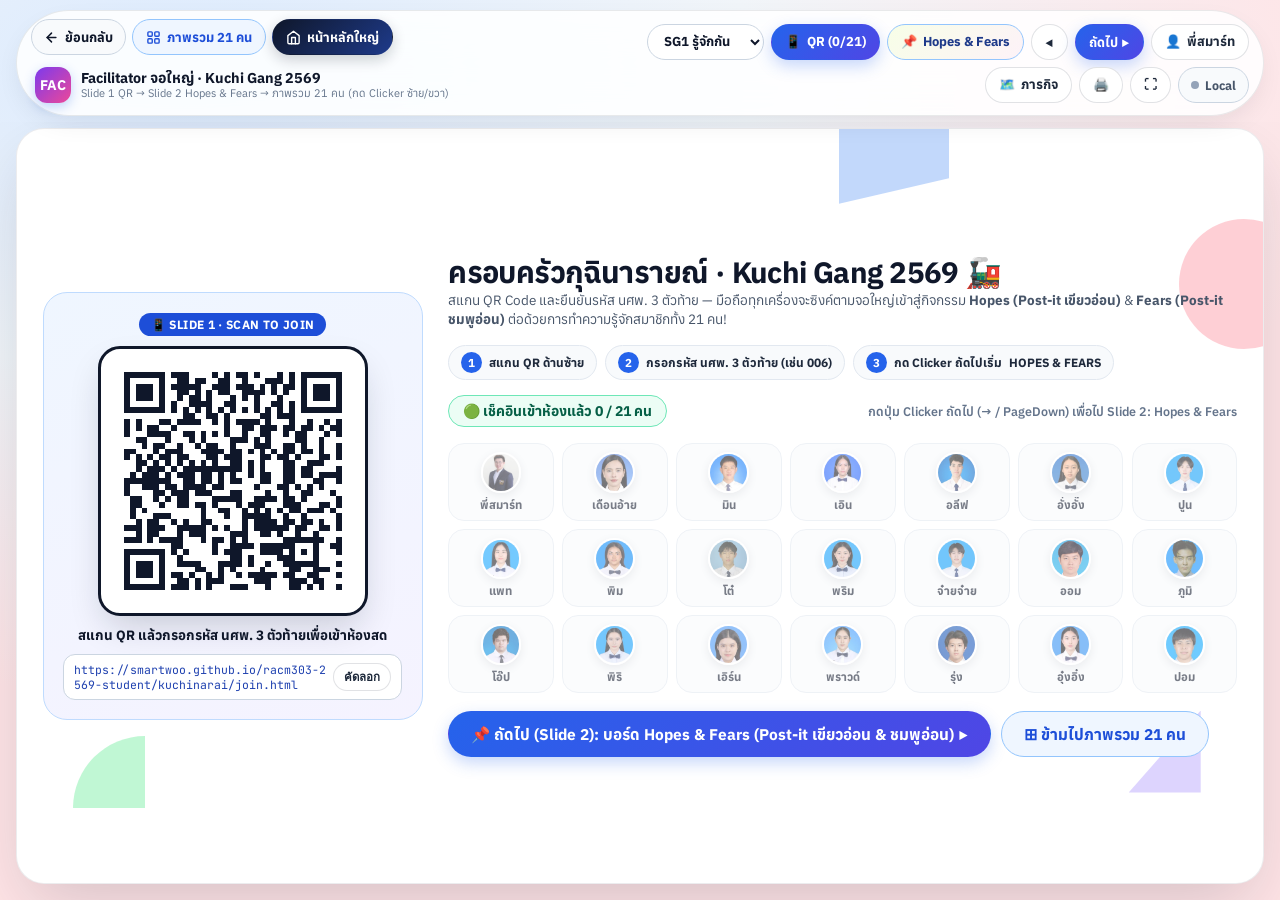
==== facilitator.html @ bb076b51 "feat(kuchinarai): unify Hopes & Fears into single flipchart Affinity Diagram mixing green and pink P" ====
<!DOCTYPE html>
<html lang="th">
<head>
  <meta charset="utf-8">
  <meta name="viewport" content="width=device-width, initial-scale=1, minimum-scale=1, maximum-scale=5, viewport-fit=cover, interactive-widget=resizes-content">
  <title>Facilitator จอใหญ่ · Kuchi Gang 2569 Live Sync (อ.ณัฐวุฒิ · รพร.กุฉินารายณ์)</title>
  <meta name="description" content="โหมด Facilitator ควบคุมจอใหญ่ Slide 1 QR Code สแกนเข้าห้องสด และบังคับซิงค์มือถือผู้เรียนทุกเครื่องไปพร้อมกันแบบ Mentimeter / Kahoot">
  <meta name="theme-color" content="#7c3aed">
  <meta property="og:type" content="website">
  <meta property="og:site_name" content="RACM 303 (2569) · Kuchi Gang Facilitator">
  <meta property="og:title" content="🎛️ Facilitator จอใหญ่ · Kuchi Gang 2569 (รพร.กุฉินารายณ์)">
  <meta property="og:description" content="Slide 1 สแกน QR Code เข้าห้องสด + คุมจอใหญ่บังคับมือถือผู้เรียนทั้ง 21 คนวิ่งตามพร้อมกันแบบเรียลไทม์">
  <link rel="icon" type="image/svg+xml" href="data:image/svg+xml,%3Csvg xmlns='http://www.w3.org/2000/svg' viewBox='0 0 64 64'%3E%3Crect width='64' height='64' rx='16' fill='%237c3aed'/%3E%3Ccircle cx='50' cy='14' r='9' fill='%2334d399'/%3E%3Ctext x='32' y='41' text-anchor='middle' font-family='Arial,sans-serif' font-size='22' font-weight='900' fill='%23ffffff'%3EFAC%3C/text%3E%3C/svg%3E">
  <link rel="preconnect" href="https://fonts.googleapis.com">
  <link rel="preconnect" href="https://fonts.gstatic.com" crossorigin>
  <link href="https://fonts.googleapis.com/css2?family=Anuphan:wght@500;600;700;800&family=JetBrains+Mono:wght@500;700&family=Plus+Jakarta+Sans:wght@600;700;800&family=Sarabun:wght@400;500;600;700&display=swap" rel="stylesheet">
  <link rel="stylesheet" href="assets/kuchi_styles.css?v=20261126tv6">
  <script>window.KUCHI_ROLE = "facilitator";</script>
</head>
<body>
  <div id="appRoot"></div>

  <script src="assets/vendor/mqtt.min.js?v=20261126tv6"></script>
  <script src="assets/vendor/peerjs.min.js?v=20261126tv6"></script>
  <script src="assets/kuchi_data.js?v=20261126tv6"></script>
  <script src="assets/kuchi_app.js?v=20261126tv6"></script>
</body>
</html>
---- assets/kuchi_styles.css ----
/* ==========================================================================
   RACM 303 (2569) — Kuchi Gang 2569 Apple TV Overview, Facilitator & Phone Sync
   - 21-Member Exact Grid (พี่สมาร์ท + 20 นศพ. · 7x3 on 16:9 PC, 3x7 Tablet, 1+2x10 Mobile)
   - Slide 1 Giant QR Code Lobby + Live 21-Member Check-In Wall (Mentimeter/Kahoot style)
   - Forced Synchronized Full Type-Answer Phone Controller (join.html / #join)
   - True Apple TV (tvOS) Origin-Anchored Zoom-In / Zoom-Out Transitions
   - Responsive & Optimal Typography for Mobile V/H, Duo/Fold, Tablet V/H, PC 16:9
   ========================================================================== */
:root {
  --tv-ease: cubic-bezier(0.22, 1, 0.36, 1);
  --tv-spring: cubic-bezier(0.18, 0.92, 0.26, 1);
  --bg-ambient: radial-gradient(1200px 620px at 14% 8%, #dbeafe 0%, #f1f5f9 48%, #ffe4e6 100%);
  --surface-card: rgba(255, 255, 255, 0.94);
  --surface-solid: #ffffff;
  --ink-strong: #0f172a;
  --ink-body: #1e293b;
  --ink-muted: #64748b;
  --border-subtle: rgba(15, 23, 42, 0.08);
  --accent-blue: #2563eb;
  --accent-indigo: #4f46e5;
  --accent-rose: #e11d48;
  --accent-violet: #7c3aed;
  --accent-emerald: #059669;
  --shadow-tile: 0 8px 22px -6px rgba(15, 23, 42, 0.08), 0 2px 6px rgba(15, 23, 42, 0.04);
  --shadow-tile-hover: 0 22px 44px -10px rgba(37, 99, 235, 0.24), 0 8px 20px -4px rgba(15, 23, 42, 0.1);
  --shadow-stage: 0 26px 68px -12px rgba(15, 23, 42, 0.18);
  --font-heading: "Anuphan", "Plus Jakarta Sans", -apple-system, BlinkMacSystemFont, sans-serif;
  --font-body: "Anuphan", "Sarabun", "Plus Jakarta Sans", -apple-system, BlinkMacSystemFont, sans-serif;
  --font-mono: "JetBrains Mono", ui-monospace, SFMono-Regular, monospace;
  --zoom-ox: 50vw;
  --zoom-oy: 50vh;
  --kb-inset: 0px;
}

*, *::before, *::after {
  box-sizing: border-box;
}

html, body {
  margin: 0;
  padding: 0;
  min-height: 100%;
  width: 100%;
  font-family: var(--font-body);
  color: var(--ink-strong);
  background: #f1f5f9;
  background-image: var(--bg-ambient);
  background-attachment: fixed;
  -webkit-font-smoothing: antialiased;
  -webkit-tap-highlight-color: transparent;
}

button, input, select, textarea {
  font-family: inherit;
}

[hidden] {
  display: none !important;
}

#appRoot {
  min-height: 100dvh;
  width: 100%;
  display: flex;
  flex-direction: column;
  position: relative;
  overflow-x: hidden;
}

/* ==========================================================================
   1. APPLE TV FLOATING TOP CAPSULE BAR (Responsive, Universal Back & Home)
   ========================================================================== */
.tv-topbar-wrap {
  position: sticky;
  top: 0;
  z-index: 50;
  padding: 10px 16px 6px;
  flex-shrink: 0;
}

.tv-topbar {
  max-width: 1780px;
  margin: 0 auto;
  display: flex;
  align-items: center;
  justify-content: space-between;
  gap: 10px;
  padding: 8px 14px;
  border-radius: 999px;
  background: rgba(255, 255, 255, 0.88);
  backdrop-filter: blur(22px) saturate(180%);
  -webkit-backdrop-filter: blur(22px) saturate(180%);
  border: 1px solid rgba(15, 23, 42, 0.09);
  box-shadow: 0 10px 30px -10px rgba(15, 23, 42, 0.12);
}

.tv-left-dock {
  display: flex;
  align-items: center;
  gap: 8px;
  min-width: 0;
  flex-wrap: wrap;
}

.tv-nav-pair {
  display: inline-flex;
  align-items: center;
  gap: 6px;
  flex-shrink: 0;
}

.tv-nav-ico {
  width: 15px;
  height: 15px;
  flex-shrink: 0;
  display: block;
}

.tv-pill-btn {
  display: inline-flex;
  align-items: center;
  justify-content: center;
  gap: 6px;
  height: 36px;
  padding: 0 13px;
  border-radius: 999px;
  border: 1px solid rgba(15, 23, 42, 0.12);
  background: #fff;
  color: var(--ink-body);
  font-size: 13px;
  font-weight: 700;
  cursor: pointer;
  white-space: nowrap;
  text-decoration: none;
  transition: transform 0.18s var(--tv-ease), box-shadow 0.18s ease, border-color 0.18s ease, background 0.18s ease;
}

.tv-pill-btn:hover {
  transform: translateY(-1px) scale(1.02);
  border-color: var(--accent-blue);
  box-shadow: 0 6px 16px rgba(37, 99, 235, 0.14);
}

.tv-pill-btn:active {
  transform: scale(0.97);
}

.tv-pill-btn.is-nav-back {
  background: #f8fafc;
  border-color: #cbd5e1;
  color: #0f172a;
  padding: 0 12px;
}

.tv-pill-btn.is-nav-back:hover {
  background: #eff6ff;
  border-color: #2563eb;
  color: #1d4ed8;
}

.tv-pill-btn.is-nav-home {
  background: linear-gradient(135deg, #0f172a 0%, #1e3a8a 100%);
  border-color: transparent;
  color: #ffffff;
  padding: 0 13px;
  box-shadow: 0 5px 14px rgba(15, 23, 42, 0.2);
}

.tv-pill-btn.is-nav-home:hover {
  filter: brightness(1.1);
}

.tv-pill-btn.is-nav-grid {
  background: #eff6ff;
  border-color: #93c5fd;
  color: #1d4ed8;
  padding: 0 13px;
}

.tv-pill-btn.is-primary {
  background: linear-gradient(135deg, #2563eb, #4f46e5);
  border-color: transparent;
  color: #fff;
  box-shadow: 0 6px 16px rgba(37, 99, 235, 0.26);
}

.tv-pill-btn.is-facilitator {
  background: linear-gradient(135deg, #7c3aed, #2563eb);
  border-color: transparent;
  color: #fff;
  box-shadow: 0 6px 16px rgba(124, 58, 237, 0.28);
}

.tv-pill-btn.is-roulette {
  background: linear-gradient(135deg, #f43f5e, #d946ef);
  border-color: transparent;
  color: #fff;
  box-shadow: 0 6px 16px rgba(244, 63, 94, 0.26);
}

.tv-pill-btn.is-active {
  background: #eff6ff;
  border-color: #2563eb;
  color: #1d4ed8;
}

.tv-pill-select {
  height: 36px;
  padding: 0 12px;
  border-radius: 999px;
  border: 1px solid #cbd5e1;
  background: #fff;
  color: var(--ink-strong);
  font-size: 13px;
  font-weight: 700;
  cursor: pointer;
}

.tv-brand-btn {
  display: inline-flex;
  align-items: center;
  gap: 10px;
  padding: 4px 10px 4px 4px;
  border-radius: 999px;
  border: none;
  background: transparent;
  cursor: pointer;
  text-align: left;
  min-width: 0;
  transition: transform 0.18s var(--tv-ease), background 0.18s ease;
}

.tv-brand-btn:hover {
  background: rgba(37, 99, 235, 0.07);
  transform: scale(1.015);
}

.tv-logo-badge {
  width: 36px;
  height: 36px;
  border-radius: 12px;
  background: linear-gradient(135deg, #2563eb 0%, #7c3aed 55%, #f43f5e 100%);
  color: #fff;
  font-weight: 800;
  font-size: 14px;
  display: inline-flex;
  align-items: center;
  justify-content: center;
  flex-shrink: 0;
  box-shadow: 0 4px 12px rgba(37, 99, 235, 0.28);
}

.tv-logo-badge.is-fac {
  background: linear-gradient(135deg, #7c3aed 0%, #ec4899 100%);
}

.tv-brand-titles {
  display: flex;
  flex-direction: column;
  min-width: 0;
}

.tv-brand-main {
  font-family: var(--font-heading);
  font-weight: 800;
  font-size: clamp(14px, 1.12vw, 16.5px);
  color: var(--ink-strong);
  white-space: nowrap;
  overflow: hidden;
  text-overflow: ellipsis;
  line-height: 1.18;
}

.tv-brand-sub {
  font-size: clamp(11px, 0.8vw, 12.5px);
  color: var(--ink-muted);
  white-space: nowrap;
  overflow: hidden;
  text-overflow: ellipsis;
}

.tv-actions {
  display: flex;
  align-items: center;
  gap: 7px;
  flex-wrap: wrap;
  justify-content: flex-end;
}

.tv-live-chip {
  display: inline-flex;
  align-items: center;
  gap: 6px;
  height: 36px;
  padding: 0 12px;
  border-radius: 999px;
  background: #f0fdf4;
  border: 1px solid #86efac;
  color: #166534;
  font-size: 12.5px;
  font-weight: 800;
  cursor: pointer;
}

.tv-live-chip.is-offline {
  background: #f8fafc;
  border-color: #cbd5e1;
  color: #475569;
}

.tv-live-dot {
  width: 8px;
  height: 8px;
  border-radius: 50%;
  background: #22c55e;
  box-shadow: 0 0 0 3px rgba(34, 197, 94, 0.22);
}

.tv-live-chip.is-offline .tv-live-dot {
  background: #94a3b8;
  box-shadow: none;
}

/* ==========================================================================
   2. SLIDE 1: FACILITATOR GIANT QR CODE LOBBY + 21-MEMBER CHECK-IN WALL
   ========================================================================== */
.fac-lobby-outer {
  flex: 1;
  width: 100%;
  max-width: 1780px;
  margin: 0 auto;
  padding: 6px 16px 16px;
  display: flex;
  flex-direction: column;
  min-height: 0;
  animation: tvModalPop 0.34s var(--tv-spring) both;
}

.fac-lobby-card {
  position: relative;
  flex: 1;
  background: #ffffff;
  border-radius: 28px;
  border: 1px solid rgba(15, 23, 42, 0.08);
  box-shadow: var(--shadow-stage);
  display: grid;
  grid-template-columns: minmax(270px, 380px) minmax(0, 1fr);
  gap: clamp(16px, 2vw, 32px);
  padding: clamp(16px, 2vw, 28px);
  overflow: hidden;
  isolation: isolate;
  align-items: center;
}

.fac-qr-pane {
  position: relative;
  z-index: 2;
  display: flex;
  flex-direction: column;
  align-items: center;
  text-align: center;
  gap: 10px;
  padding: clamp(14px, 1.5vw, 22px);
  border-radius: 24px;
  background: linear-gradient(160deg, #eff6ff 0%, #f5f3ff 100%);
  border: 1.5px solid #bfdbfe;
}

.fac-slide1-kicker {
  display: inline-flex;
  align-items: center;
  gap: 6px;
  padding: 4px 12px;
  border-radius: 999px;
  background: #1d4ed8;
  color: #ffffff;
  font-size: 12px;
  font-weight: 800;
  letter-spacing: 0.03em;
}

.fac-qr-giant {
  width: min(270px, 33dvh, 66vw);
  aspect-ratio: 1 / 1;
  padding: 11px;
  border-radius: 22px;
  background: #ffffff;
  border: 3px solid #0f172a;
  box-shadow: 0 16px 36px -8px rgba(15, 23, 42, 0.2);
}

.fac-qr-giant svg {
  width: 100%;
  height: 100%;
  display: block;
}

.fac-url-pill {
  width: 100%;
  display: flex;
  align-items: center;
  gap: 6px;
  padding: 7px 10px;
  border-radius: 12px;
  background: #ffffff;
  border: 1px solid #cbd5e1;
  font-family: var(--font-mono);
  font-size: 11.5px;
  color: #1e40af;
  word-break: break-all;
  text-align: left;
}

.fac-checkin-pane {
  position: relative;
  z-index: 2;
  display: flex;
  flex-direction: column;
  gap: clamp(10px, 1.2vw, 16px);
  min-width: 0;
  height: 100%;
  justify-content: center;
}

.fac-lobby-title {
  margin: 0;
  font-family: var(--font-heading);
  font-size: clamp(22px, 2.3vw, 36px);
  font-weight: 800;
  color: #0f172a;
  line-height: 1.2;
  letter-spacing: -0.02em;
}

.fac-lobby-sub {
  margin: 0;
  font-size: clamp(13.5px, 1.05vw, 16.5px);
  color: #475569;
  line-height: 1.45;
}

.fac-steps-row {
  display: flex;
  flex-wrap: wrap;
  gap: 8px;
}

.fac-step-chip {
  display: inline-flex;
  align-items: center;
  gap: 7px;
  padding: 6px 12px;
  border-radius: 999px;
  background: #f8fafc;
  border: 1px solid #e2e8f0;
  font-size: clamp(12px, 0.9vw, 14px);
  font-weight: 700;
  color: #1e293b;
}

.fac-step-num {
  width: 21px;
  height: 21px;
  border-radius: 50%;
  background: #2563eb;
  color: #ffffff;
  font-size: 11.5px;
  font-weight: 800;
  display: inline-flex;
  align-items: center;
  justify-content: center;
}

.fac-checkin-header {
  display: flex;
  align-items: center;
  justify-content: space-between;
  gap: 10px;
  flex-wrap: wrap;
}

.fac-checkin-counter {
  display: inline-flex;
  align-items: center;
  gap: 8px;
  padding: 6px 14px;
  border-radius: 999px;
  background: #ecfdf5;
  border: 1.5px solid #6ee7b7;
  color: #065f46;
  font-size: 14px;
  font-weight: 800;
}

.fac-checkin-grid {
  display: grid;
  grid-template-columns: repeat(7, minmax(0, 1fr));
  gap: clamp(6px, 0.65vw, 10px);
}

.fac-checkin-item {
  position: relative;
  display: flex;
  flex-direction: column;
  align-items: center;
  gap: 4px;
  padding: 8px 4px;
  border-radius: 16px;
  background: #f8fafc;
  border: 1.5px solid #e2e8f0;
  opacity: 0.56;
  cursor: pointer;
  transition: all 0.22s var(--tv-ease);
}

.fac-checkin-item:hover {
  opacity: 0.92;
  transform: translateY(-2px);
  border-color: #93c5fd;
}

.fac-checkin-item.is-online {
  opacity: 1;
  background: linear-gradient(155deg, #ecfdf5 0%, #eff6ff 100%);
  border-color: #10b981;
  box-shadow: 0 8px 18px -6px rgba(16, 185, 129, 0.32);
  transform: scale(1.02);
}

.fac-checkin-item img {
  width: clamp(38px, 3.2vw, 52px);
  height: clamp(38px, 3.2vw, 52px);
  border-radius: 50%;
  object-fit: cover;
  object-position: center 16%;
  border: 2px solid #ffffff;
  box-shadow: 0 3px 8px rgba(15, 23, 42, 0.12);
}

.fac-checkin-item .fac-ci-nick {
  font-size: clamp(11.5px, 0.85vw, 13.5px);
  font-weight: 800;
  color: #0f172a;
  white-space: nowrap;
  overflow: hidden;
  text-overflow: ellipsis;
  max-width: 100%;
}

.fac-ci-tick {
  position: absolute;
  top: 4px;
  right: 4px;
  width: 18px;
  height: 18px;
  border-radius: 50%;
  background: #10b981;
  color: #ffffff;
  font-size: 11px;
  font-weight: 900;
  display: flex;
  align-items: center;
  justify-content: center;
}

.fac-cta-row {
  display: flex;
  align-items: center;
  gap: 10px;
  flex-wrap: wrap;
  margin-top: 2px;
}

.fac-cta-big {
  height: 46px;
  padding: 0 22px;
  border-radius: 999px;
  font-size: 15.5px;
  font-weight: 800;
}

/* ==========================================================================
   3. OVERVIEW BOARD (21-MEMBER APPLE TV GRID: 7x3 ON 16:9 PC)
   ========================================================================== */
.tv-overview-stage {
  flex: 1;
  width: 100%;
  max-width: 1780px;
  margin: 0 auto;
  padding: 6px 16px 18px;
  display: flex;
  flex-direction: column;
  gap: 10px;
  transform-origin: var(--zoom-ox) var(--zoom-oy);
  transition: transform 0.42s var(--tv-ease), opacity 0.34s ease, filter 0.34s ease;
}

.tv-overview-stage.is-zooming-away {
  transform: scale(1.34);
  opacity: 0;
  filter: blur(10px);
  pointer-events: none;
}

.tv-overview-stage.is-zooming-back {
  animation: tvOverviewReturn 0.42s var(--tv-ease) both;
}

@keyframes tvOverviewReturn {
  0% {
    transform: scale(1.24);
    opacity: 0.15;
    filter: blur(8px);
  }
  100% {
    transform: scale(1);
    opacity: 1;
    filter: blur(0);
  }
}

.tv-overview-banner {
  display: flex;
  align-items: center;
  justify-content: space-between;
  gap: 10px;
  padding: 2px 4px;
  flex-wrap: wrap;
}

.tv-overview-headline {
  display: flex;
  align-items: baseline;
  gap: 10px;
  flex-wrap: wrap;
}

.tv-overview-headline h1 {
  margin: 0;
  font-family: var(--font-heading);
  font-size: clamp(18px, 1.55vw, 25px);
  font-weight: 800;
  color: var(--ink-strong);
  letter-spacing: -0.02em;
}

.tv-overview-hint {
  font-size: clamp(12.5px, 0.92vw, 14.5px);
  font-weight: 600;
  color: var(--ink-muted);
}

/* 21-Tile Apple TV Responsive Grid (7 columns x 3 rows on wide screens) */
.tv-grid {
  flex: 1;
  display: grid;
  grid-template-columns: repeat(7, minmax(0, 1fr));
  gap: clamp(9px, 0.85vw, 14px);
  align-content: stretch;
}

.tv-tile {
  position: relative;
  display: flex;
  flex-direction: column;
  align-items: flex-start;
  justify-content: space-between;
  gap: clamp(8px, 0.75vw, 12px);
  padding: clamp(10px, 0.9vw, 14px);
  border-radius: 20px;
  background: var(--surface-card);
  border: 1.5px solid var(--border-subtle);
  box-shadow: var(--shadow-tile);
  cursor: pointer;
  text-align: left;
  min-width: 0;
  overflow: hidden;
  transition: transform 0.24s var(--tv-ease),
              box-shadow 0.24s var(--tv-ease),
              border-color 0.2s ease,
              background 0.2s ease;
  will-change: transform;
}

.tv-tile::after {
  content: "";
  position: absolute;
  inset: 0;
  background: linear-gradient(125deg, rgba(255, 255, 255, 0.55) 0%, rgba(255, 255, 255, 0) 48%);
  opacity: 0;
  pointer-events: none;
  transition: opacity 0.24s ease;
}

.tv-tile:hover,
.tv-tile:focus-visible,
.tv-tile.is-dpad-focus {
  transform: translateY(-4px) scale(1.035);
  border-color: rgba(37, 99, 235, 0.55);
  background: #ffffff;
  box-shadow: var(--shadow-tile-hover);
  z-index: 6;
  outline: none;
}

.tv-tile:hover::after,
.tv-tile:focus-visible::after,
.tv-tile.is-dpad-focus::after {
  opacity: 1;
}

.tv-tile:active {
  transform: scale(0.98);
}

.tv-tile.is-roulette-flash {
  transform: scale(1.065);
  border-color: #f43f5e;
  background: #fff1f2;
  box-shadow: 0 0 0 4px rgba(244, 63, 94, 0.35), 0 20px 44px rgba(244, 63, 94, 0.28);
  z-index: 10;
}

.tv-tile.is-just-returned {
  animation: tvTileReturnedPulse 0.9s var(--tv-ease);
}

@keyframes tvTileReturnedPulse {
  0% { box-shadow: 0 0 0 6px rgba(37, 99, 235, 0.42), var(--shadow-tile-hover); }
  100% { box-shadow: var(--shadow-tile); }
}

.tv-tile.is-has-words {
  border-color: rgba(37, 99, 235, 0.26);
  background: linear-gradient(155deg, #ffffff 0%, #f8fbff 100%);
}

.tv-tile-head {
  display: flex;
  align-items: center;
  gap: 10px;
  width: 100%;
  min-width: 0;
}

.tv-tile-avatar-wrap {
  position: relative;
  width: clamp(50px, 3.8vw, 66px);
  height: clamp(50px, 3.8vw, 66px);
  border-radius: 16px;
  overflow: hidden;
  background: #e2e8f0;
  flex-shrink: 0;
  box-shadow: 0 4px 12px rgba(15, 23, 42, 0.1);
}

.tv-tile-avatar-wrap img {
  width: 100%;
  height: 100%;
  object-fit: cover;
  object-position: center 16%;
  display: block;
}

.tv-tile-num-pill {
  position: absolute;
  bottom: 3px;
  left: 3px;
  padding: 1px 6px;
  border-radius: 999px;
  background: rgba(15, 23, 42, 0.78);
  color: #fff;
  font-size: 10px;
  font-weight: 800;
  line-height: 1.3;
}

.tv-tile-online-dot {
  position: absolute;
  top: 4px;
  right: 4px;
  width: 11px;
  height: 11px;
  border-radius: 50%;
  background: #22c55e;
  border: 2px solid #fff;
}

.tv-tile-idbox {
  flex: 1;
  min-width: 0;
  display: flex;
  flex-direction: column;
  gap: 2px;
}

.tv-tile-toprow {
  display: flex;
  align-items: center;
  justify-content: space-between;
  gap: 4px;
}

.tv-tile-nick {
  font-family: var(--font-heading);
  font-weight: 800;
  font-size: clamp(15px, 1.18vw, 19.5px);
  color: var(--ink-strong);
  line-height: 1.2;
  white-space: nowrap;
  overflow: hidden;
  text-overflow: ellipsis;
}

.tv-tile-count-badge {
  display: inline-flex;
  align-items: center;
  gap: 2px;
  padding: 2px 6px;
  border-radius: 999px;
  background: #eff6ff;
  color: #1d4ed8;
  font-size: 11px;
  font-weight: 800;
  flex-shrink: 0;
}

.tv-tile-sub {
  font-size: clamp(12px, 0.84vw, 13.5px);
  font-weight: 600;
  color: #475569;
  white-space: nowrap;
  overflow: hidden;
  text-overflow: ellipsis;
}

.tv-tile-words {
  width: 100%;
  font-size: clamp(12px, 0.85vw, 13.5px);
  color: #1e40af;
  font-weight: 600;
  line-height: 1.35;
  display: -webkit-box;
  -webkit-line-clamp: 2;
  -webkit-box-orient: vertical;
  overflow: hidden;
  padding-top: 6px;
  border-top: 1px dashed rgba(148, 163, 184, 0.35);
}

.tv-tile-words.is-empty {
  color: #94a3b8;
  font-weight: 500;
}

/* ==========================================================================
   4. ZOOMED-IN BIG QUESTION STAGE (APPLE TV SPRING ZOOM + MENTIMETER)
   ========================================================================== */
.tv-zoom-stage-outer {
  flex: 1;
  display: flex;
  flex-direction: column;
  width: 100%;
  max-width: 1780px;
  margin: 0 auto;
  padding: 4px 16px calc(14px + var(--kb-inset));
  min-height: 0;
  transform-origin: var(--zoom-ox) var(--zoom-oy);
  animation: tvStageZoomIn 0.44s var(--tv-spring) both;
}

.tv-zoom-stage-outer.is-zooming-out {
  animation: tvStageZoomOut 0.34s var(--tv-ease) both;
  pointer-events: none;
}

@keyframes tvStageZoomIn {
  0% {
    opacity: 0;
    transform: scale(0.24);
    border-radius: 36px;
  }
  100% {
    opacity: 1;
    transform: scale(1);
    border-radius: 0;
  }
}

@keyframes tvStageZoomOut {
  0% {
    opacity: 1;
    transform: scale(1);
  }
  100% {
    opacity: 0;
    transform: scale(0.24);
  }
}

.menti-zoom-card {
  position: relative;
  flex: 1;
  background: #ffffff;
  border-radius: 26px;
  border: 1px solid rgba(15, 23, 42, 0.08);
  box-shadow: var(--shadow-stage);
  display: flex;
  flex-direction: column;
  overflow: hidden;
  isolation: isolate;
  min-height: 0;
}

.menti-decor {
  position: absolute;
  inset: 0;
  pointer-events: none;
  z-index: 0;
  overflow: hidden;
}

.menti-shape-blue-para {
  position: absolute;
  top: -14px;
  left: 66%;
  width: 110px;
  height: 76px;
  background: #8ab4f8;
  opacity: 0.52;
  transform: skewY(-13deg);
}

.menti-shape-pink-circle {
  position: absolute;
  top: 12%;
  right: -46px;
  width: 130px;
  height: 130px;
  border-radius: 50%;
  background: #fda4af;
  opacity: 0.52;
}

.menti-shape-yellow-tri {
  position: absolute;
  top: 36%;
  left: 0;
  width: 68px;
  height: 84px;
  background: #fef08a;
  opacity: 0.7;
  clip-path: polygon(0 0, 100% 0, 100% 100%);
}

.menti-shape-mint-arc {
  position: absolute;
  bottom: 10%;
  left: 4.5%;
  width: 72px;
  height: 72px;
  background: #86efac;
  opacity: 0.52;
  border-radius: 100% 0 0 0;
}

.menti-shape-purple-tri {
  position: absolute;
  bottom: 12%;
  right: 5%;
  width: 72px;
  height: 82px;
  background: #c4b5fd;
  opacity: 0.58;
  clip-path: polygon(100% 0, 0 100%, 100% 100%);
}

.zm-toolbar {
  position: relative;
  z-index: 4;
  display: flex;
  align-items: center;
  justify-content: space-between;
  gap: 10px;
  padding: 14px 22px 8px;
  flex-wrap: wrap;
}

.zm-nav-group {
  display: flex;
  align-items: center;
  gap: 8px;
  flex-wrap: wrap;
}

.zm-hero-header {
  position: relative;
  z-index: 3;
  display: flex;
  align-items: center;
  gap: clamp(14px, 1.8vw, 26px);
  padding: 6px clamp(18px, 2.8vw, 42px) 10px;
}

.zm-person-portrait-card {
  display: flex;
  align-items: center;
  gap: 14px;
  padding: 8px 16px 8px 8px;
  border-radius: 22px;
  background: linear-gradient(145deg, #eff6ff 0%, #f5f3ff 100%);
  border: 1.5px solid #bfdbfe;
  box-shadow: 0 10px 24px -6px rgba(37, 99, 235, 0.16);
  flex-shrink: 0;
}

.zm-person-portrait-card img {
  width: clamp(68px, 6.2vw, 98px);
  height: clamp(68px, 6.2vw, 98px);
  border-radius: 18px;
  object-fit: cover;
  object-position: center 16%;
  border: 3px solid #ffffff;
  box-shadow: 0 6px 16px rgba(15, 23, 42, 0.14);
}

.zm-person-meta {
  display: flex;
  flex-direction: column;
  gap: 3px;
}

.zm-person-kicker {
  font-size: clamp(11px, 0.85vw, 13px);
  font-weight: 800;
  color: #2563eb;
  letter-spacing: 0.02em;
}

.zm-person-nick {
  font-family: var(--font-heading);
  font-size: clamp(19px, 1.8vw, 28px);
  font-weight: 800;
  color: #0f172a;
  line-height: 1.12;
}

.zm-person-fullname {
  font-size: clamp(12.5px, 0.95vw, 15px);
  font-weight: 600;
  color: #475569;
}

.zm-big-question {
  flex: 1;
  margin: 0;
  font-family: var(--font-heading);
  font-size: clamp(20px, 2.25vw, 36px);
  font-weight: 700;
  line-height: 1.32;
  color: #0f172a;
  letter-spacing: -0.015em;
}

.zm-big-question .zm-highlight-name {
  display: inline-block;
  padding: 1px 12px;
  border-radius: 12px;
  background: linear-gradient(135deg, rgba(37, 99, 235, 0.12), rgba(124, 58, 237, 0.14));
  color: #1d4ed8;
  font-weight: 800;
}

.zm-cloud-body {
  position: relative;
  z-index: 2;
  flex: 1;
  min-height: 240px;
  display: flex;
  align-items: center;
  justify-content: center;
  padding: 6px 24px;
  overflow: hidden;
}

.zm-cloud-canvas {
  position: relative;
  width: 100%;
  height: 100%;
  min-height: 230px;
}

.menti-word-item {
  position: absolute;
  transform: translate(-50%, -50%);
  font-family: var(--font-heading);
  font-weight: 700;
  line-height: 1.1;
  white-space: nowrap;
  cursor: pointer;
  user-select: none;
  transition: left 0.34s var(--tv-ease), top 0.34s var(--tv-ease), font-size 0.28s ease, transform 0.18s ease;
  animation: zmWordPop 0.36s var(--tv-spring) both;
}

.menti-word-item:hover {
  transform: translate(-50%, -50%) scale(1.1);
  z-index: 30 !important;
}

.menti-word-sup {
  font-size: 0.44em;
  font-weight: 800;
  vertical-align: super;
  margin-left: 3px;
  opacity: 0.75;
}

@keyframes zmWordPop {
  0% { opacity: 0; transform: translate(-50%, -50%) scale(0.4); }
  100% { opacity: 1; transform: translate(-50%, -50%) scale(1); }
}

.zm-empty-prompt {
  text-align: center;
  max-width: 600px;
  padding: 24px 28px;
  border-radius: 22px;
  background: rgba(248, 250, 252, 0.92);
  border: 1.5px dashed #cbd5e1;
}

.zm-empty-prompt strong {
  display: block;
  font-size: clamp(16px, 1.35vw, 22px);
  color: #1e293b;
  margin-bottom: 6px;
}

.zm-empty-prompt p {
  margin: 0 0 14px;
  font-size: clamp(13.5px, 1vw, 16px);
  color: #64748b;
}

/* Clean Mentimeter Big-Screen Result Footer (Facilitator Mode) */
.zm-fac-footer {
  position: relative;
  z-index: 4;
  display: flex;
  align-items: center;
  justify-content: space-between;
  gap: 12px;
  padding: 10px 22px 14px;
  background: rgba(248, 250, 252, 0.88);
  border-top: 1px solid #e2e8f0;
  flex-wrap: wrap;
}

.zm-fac-stat-pill {
  display: inline-flex;
  align-items: center;
  gap: 8px;
  padding: 7px 16px;
  border-radius: 999px;
  background: #eff6ff;
  border: 1.5px solid #93c5fd;
  color: #1e40af;
  font-size: 14px;
  font-weight: 800;
}

/* Bottom Interactive Composer Dock (Explorer Mode / Optional Facilitator Quick-Type) */
.zm-composer-dock {
  position: relative;
  z-index: 4;
  padding: 10px 22px 14px;
  background: rgba(248, 250, 252, 0.92);
  border-top: 1px solid #e2e8f0;
  display: flex;
  flex-direction: column;
  gap: 8px;
}

.zm-composer-row {
  display: flex;
  align-items: center;
  gap: 8px;
  max-width: 980px;
  width: 100%;
  margin: 0 auto;
}

.zm-word-input {
  flex: 1;
  height: 44px;
  padding: 0 16px;
  border-radius: 999px;
  border: 1.5px solid #cbd5e1;
  background: #ffffff;
  font-size: 16px;
  color: var(--ink-strong);
  min-width: 0;
}

.zm-word-input:focus {
  outline: none;
  border-color: #2563eb;
  box-shadow: 0 0 0 3px rgba(37, 99, 235, 0.16);
}

.zm-send-btn {
  height: 44px;
  padding: 0 20px;
  border-radius: 999px;
  border: none;
  background: linear-gradient(135deg, #2563eb, #4f46e5);
  color: #fff;
  font-size: 15px;
  font-weight: 800;
  cursor: pointer;
  flex-shrink: 0;
  box-shadow: 0 6px 16px rgba(37, 99, 235, 0.25);
}

.zm-emoji-bar {
  display: flex;
  align-items: center;
  justify-content: center;
  gap: 6px;
  flex-wrap: wrap;
}

.zm-emoji-btn {
  height: 34px;
  padding: 0 10px;
  border-radius: 999px;
  border: 1px solid #e2e8f0;
  background: #ffffff;
  font-size: 17px;
  cursor: pointer;
  transition: transform 0.14s ease;
}

.zm-emoji-btn:hover {
  transform: scale(1.14);
  border-color: #93c5fd;
}

/* Rating Scale Sub-Tab inside Zoomed Stage */
.zm-rating-wrap {
  position: relative;
  z-index: 3;
  flex: 1;
  display: flex;
  flex-direction: column;
  justify-content: center;
  gap: 18px;
  padding: 14px clamp(20px, 5vw, 80px);
}

.zm-scale-box {
  background: #f8fafc;
  border: 1px solid #e2e8f0;
  border-radius: 22px;
  padding: clamp(18px, 2.5vw, 32px);
}

.zm-track {
  position: relative;
  height: 18px;
  border-radius: 999px;
  background: #e2e8f0;
  cursor: pointer;
  margin: 28px 0 16px;
}

.zm-track-fill {
  height: 100%;
  border-radius: 999px;
  background: linear-gradient(90deg, #60a5fa, #2563eb, #7c3aed);
  transition: width 0.32s var(--tv-ease);
}

.zm-track-knob {
  position: absolute;
  top: 50%;
  transform: translate(-50%, -50%);
  width: 44px;
  height: 44px;
  border-radius: 50%;
  background: #2563eb;
  color: #fff;
  font-weight: 800;
  font-size: 14px;
  display: flex;
  align-items: center;
  justify-content: center;
  border: 3px solid #fff;
  box-shadow: 0 6px 18px rgba(37, 99, 235, 0.35);
}

/* ==========================================================================
   5. STUDENT FULL TYPE-ANSWER PHONE CONTROLLER (join.html / #join)
   ========================================================================== */
.ph-shell {
  flex: 1;
  width: 100%;
  max-width: 680px;
  margin: 0 auto;
  padding: 6px 14px calc(20px + var(--kb-inset));
  display: flex;
  flex-direction: column;
  gap: 12px;
}

.ph-card {
  background: #ffffff;
  border-radius: 24px;
  border: 1px solid rgba(15, 23, 42, 0.09);
  box-shadow: 0 18px 46px -12px rgba(15, 23, 42, 0.15);
  padding: clamp(16px, 4vw, 24px);
  display: flex;
  flex-direction: column;
  gap: 14px;
  animation: tvModalPop 0.28s var(--tv-spring) both;
}

.ph-sync-banner {
  display: flex;
  align-items: center;
  justify-content: space-between;
  gap: 8px;
  padding: 8px 14px;
  border-radius: 16px;
  background: linear-gradient(135deg, #eff6ff 0%, #ecfdf5 100%);
  border: 1px solid #93c5fd;
  font-size: 12.5px;
  font-weight: 700;
  color: #1e40af;
}

.ph-person-banner {
  display: flex;
  align-items: center;
  gap: 12px;
  padding: 10px 14px;
  border-radius: 18px;
  background: linear-gradient(145deg, #eff6ff 0%, #f5f3ff 100%);
  border: 1.5px solid #bfdbfe;
}

.ph-person-banner img {
  width: 60px;
  height: 60px;
  border-radius: 16px;
  object-fit: cover;
  object-position: center 16%;
  border: 2.5px solid #ffffff;
  box-shadow: 0 4px 12px rgba(15, 23, 42, 0.14);
  flex-shrink: 0;
}

.ph-big-question {
  margin: 0;
  font-family: var(--font-heading);
  font-size: clamp(17.5px, 4.4vw, 22px);
  font-weight: 800;
  line-height: 1.38;
  color: #0f172a;
}

.ph-big-question .zm-highlight-name {
  display: inline-block;
  padding: 1px 9px;
  border-radius: 10px;
  background: rgba(37, 99, 235, 0.13);
  color: #1d4ed8;
}

.ph-inputs-stack {
  display: flex;
  flex-direction: column;
  gap: 10px;
}

.ph-input-label {
  display: flex;
  justify-content: space-between;
  font-size: 13px;
  font-weight: 700;
  color: #475569;
  margin-bottom: 4px;
}

.ph-answer-input {
  width: 100%;
  height: 50px;
  padding: 0 16px;
  border-radius: 16px;
  border: 1.8px solid #cbd5e1;
  background: #f8fafc;
  font-size: 16.5px; /* Prevents iOS auto-zoom */
  font-weight: 600;
  color: #0f172a;
  transition: border-color 0.18s ease, background 0.18s ease, box-shadow 0.18s ease;
}

.ph-answer-input:focus {
  outline: none;
  background: #ffffff;
  border-color: #2563eb;
  box-shadow: 0 0 0 4px rgba(37, 99, 235, 0.16);
}

.ph-submit-btn {
  width: 100%;
  height: 54px;
  border-radius: 18px;
  border: none;
  background: linear-gradient(135deg, #2563eb 0%, #4f46e5 55%, #7c3aed 100%);
  color: #ffffff;
  font-family: var(--font-heading);
  font-size: 17px;
  font-weight: 800;
  cursor: pointer;
  box-shadow: 0 10px 24px -4px rgba(37, 99, 235, 0.36);
  transition: transform 0.16s var(--tv-ease), filter 0.16s ease;
}

.ph-submit-btn:hover {
  filter: brightness(1.06);
}

.ph-submit-btn:active {
  transform: scale(0.98);
}

.ph-standby-box {
  text-align: center;
  padding: 24px 16px;
  display: flex;
  flex-direction: column;
  align-items: center;
  gap: 12px;
}

.ph-pulse-ring {
  width: 78px;
  height: 78px;
  border-radius: 50%;
  padding: 4px;
  background: linear-gradient(135deg, #2563eb, #10b981);
  box-shadow: 0 0 0 8px rgba(37, 99, 235, 0.12);
  animation: phPulse 2.1s infinite ease-in-out;
}

.ph-pulse-ring img {
  width: 100%;
  height: 100%;
  border-radius: 50%;
  object-fit: cover;
  object-position: center 16%;
  border: 2px solid #ffffff;
}

@keyframes phPulse {
  0%, 100% { box-shadow: 0 0 0 6px rgba(37, 99, 235, 0.14); }
  50% { box-shadow: 0 0 0 14px rgba(16, 185, 129, 0.22); }
}

.ph-sent-chips {
  display: flex;
  flex-wrap: wrap;
  gap: 6px;
  justify-content: center;
}

.ph-sent-chip {
  padding: 5px 12px;
  border-radius: 999px;
  background: #eff6ff;
  border: 1px solid #bfdbfe;
  color: #1d4ed8;
  font-size: 13.5px;
  font-weight: 700;
}

/* 3-Digit Student ID Login Box & Self-Slide Lock Banner */
.pin3-box {
  display: flex;
  flex-direction: column;
  align-items: center;
  gap: 12px;
  padding: 18px 16px;
  border-radius: 22px;
  background: linear-gradient(155deg, #eff6ff 0%, #f8fafc 100%);
  border: 1.5px solid #bfdbfe;
  text-align: center;
}

.pin3-input {
  width: 190px;
  height: 64px;
  border-radius: 18px;
  border: 2.5px solid #2563eb;
  background: #ffffff;
  font-family: var(--font-mono);
  font-size: 32px;
  font-weight: 800;
  letter-spacing: 0.22em;
  text-align: center;
  color: #0f172a;
  box-shadow: 0 8px 20px -6px rgba(37, 99, 235, 0.22);
}

.pin3-input:focus {
  outline: none;
  border-color: #4f46e5;
  box-shadow: 0 0 0 4px rgba(37, 99, 235, 0.2);
}

.pin3-preview-card {
  width: 100%;
  max-width: 420px;
  display: flex;
  align-items: center;
  gap: 12px;
  padding: 10px 14px;
  border-radius: 18px;
  background: #ecfdf5;
  border: 1.5px solid #34d399;
  text-align: left;
}

.pin3-preview-card img {
  width: 54px;
  height: 54px;
  border-radius: 50%;
  object-fit: cover;
  object-position: center 16%;
  border: 2px solid #ffffff;
  flex-shrink: 0;
}

.zm-self-lock-dock {
  position: relative;
  z-index: 4;
  padding: 12px 22px;
  background: linear-gradient(135deg, #fefce8 0%, #eff6ff 100%);
  border-top: 1.5px solid #fde68a;
  display: flex;
  align-items: center;
  justify-content: space-between;
  gap: 12px;
  flex-wrap: wrap;
}

/* ==========================================================================
   5B. DYNAMIC THEMATIC ANALYSIS & AFFINITY DIAGRAM BOARD (HOPES & FEARS)
   ========================================================================== */
.zm-thematic-stage {
  position: relative;
  z-index: 2;
  flex: 1;
  min-height: 0;
  display: flex;
  flex-direction: column;
  gap: 10px;
  padding: 4px clamp(14px, 2.2vw, 32px) 8px;
  overflow-y: auto;
}

.aff-synth-banner {
  display: flex;
  align-items: center;
  justify-content: space-between;
  gap: 10px;
  padding: 8px 14px;
  border-radius: 16px;
  background: linear-gradient(135deg, #f8fafc 0%, #eff6ff 100%);
  border: 1px solid #cbd5e1;
  font-size: clamp(12.5px, 0.92vw, 14px);
  color: #1e293b;
  flex-wrap: wrap;
  flex-shrink: 0;
}

.zm-split-thematic {
  flex: 1;
  min-height: 0;
  display: grid;
  grid-template-columns: minmax(0, 1.45fr) minmax(270px, 0.95fr);
  gap: 14px;
  align-items: stretch;
}

.zm-split-cloud-pane {
  position: relative;
  background: rgba(248, 250, 252, 0.76);
  border: 1px dashed #cbd5e1;
  border-radius: 20px;
  min-height: 220px;
  display: flex;
  flex-direction: column;
  overflow: hidden;
}

.zm-split-cloud-label {
  padding: 7px 12px;
  font-size: 12px;
  font-weight: 800;
  color: #475569;
  border-bottom: 1px dashed #e2e8f0;
  display: flex;
  justify-content: space-between;
  align-items: center;
}

/* Unified Flipchart-Style Affinity Wall (Each Theme Cluster Holds BOTH Green Hope & Pink Fear Post-its!) */
.aff-unified-board {
  flex: 1;
  min-height: 0;
  background: radial-gradient(circle at 50% 20%, #fffdf9 0%, #f9f1e8 100%);
  border: 2px solid #e7dacb;
  border-radius: 22px;
  padding: 14px clamp(12px, 1.8vw, 24px) 18px;
  overflow-y: auto;
  box-shadow: inset 0 2px 12px rgba(120, 83, 45, 0.06);
  display: flex;
  flex-direction: column;
  gap: 14px;
}

.aff-board-tape-banner {
  align-self: center;
  position: relative;
  padding: 6px 28px;
  background: #ffffff;
  border: 1.5px solid #cbd5e1;
  border-radius: 4px;
  box-shadow: 0 4px 12px rgba(15, 23, 42, 0.08);
  font-family: Georgia, "Times New Roman", var(--font-heading);
  font-size: clamp(18px, 1.6vw, 25px);
  font-weight: 900;
  letter-spacing: 0.06em;
  color: #0f172a;
  text-align: center;
}

.aff-clusters-grid {
  display: grid;
  grid-template-columns: repeat(auto-fit, minmax(290px, 1fr));
  gap: 16px;
  align-content: start;
}

.aff-cluster-card {
  position: relative;
  background: rgba(255, 255, 255, 0.66);
  border-radius: 30px 36px 28px 34px;
  border: 2px dashed rgba(51, 65, 85, 0.38);
  box-shadow: 0 8px 20px -10px rgba(15, 23, 42, 0.1);
  padding: 13px 15px 15px;
  display: flex;
  flex-direction: column;
  gap: 8px;
  animation: zmWordPop 0.3s var(--tv-spring) both;
}

.aff-cluster-top {
  display: flex;
  align-items: flex-start;
  justify-content: space-between;
  gap: 8px;
}

.aff-cluster-title {
  margin: 0;
  font-family: var(--font-heading);
  font-size: clamp(15px, 1.08vw, 17.5px);
  font-weight: 800;
  color: #0f172a;
  line-height: 1.28;
}

.aff-cluster-badges {
  display: inline-flex;
  align-items: center;
  gap: 4px;
  flex-shrink: 0;
}

.aff-mini-pill {
  padding: 2px 7px;
  border-radius: 999px;
  font-size: 11px;
  font-weight: 800;
  white-space: nowrap;
}

.aff-mini-pill.is-hopes {
  background: #d9f99d;
  border: 1px solid #84cc16;
  color: #14532d;
}

.aff-mini-pill.is-fears {
  background: #fbcfe8;
  border: 1px solid #f472b6;
  color: #831843;
}

.aff-cluster-concept {
  font-size: 12px;
  font-weight: 600;
  color: #475569;
  line-height: 1.35;
}

.aff-notes-wrap {
  display: flex;
  flex-wrap: wrap;
  gap: 10px;
  margin-top: 4px;
  padding: 4px 2px;
}

/* Authentic Tactile Paper Post-it Notes (Hope = Light Green, Fear = Soft Pink) */
.aff-sticky-note {
  position: relative;
  display: flex;
  flex-direction: column;
  justify-content: space-between;
  gap: 4px;
  min-width: 112px;
  max-width: 195px;
  min-height: 78px;
  padding: 10px 12px 9px;
  border-radius: 3px 3px 12px 3px;
  font-size: 13.5px;
  font-weight: 700;
  line-height: 1.32;
  box-shadow: 0 7px 14px -5px rgba(15, 23, 42, 0.18), 0 2px 4px rgba(15, 23, 42, 0.07);
  transition: transform 0.18s var(--tv-ease), box-shadow 0.18s ease;
  word-break: break-word;
}

.aff-sticky-note:nth-child(4n + 1) { transform: rotate(-1.3deg); }
.aff-sticky-note:nth-child(4n + 2) { transform: rotate(1.1deg); }
.aff-sticky-note:nth-child(4n + 3) { transform: rotate(-0.6deg); }
.aff-sticky-note:nth-child(4n + 4) { transform: rotate(1.4deg); }

.aff-sticky-note:hover {
  transform: translateY(-4px) rotate(0deg) scale(1.05);
  z-index: 15;
  box-shadow: 0 14px 24px -6px rgba(15, 23, 42, 0.24);
}

/* HOPE = Automatic Pastel Light Green Post-it (เขียวอ่อน) */
.aff-sticky-note.is-hopes {
  background: linear-gradient(165deg, #ecfccb 0%, #d9f99d 62%, #bef264 100%);
  border: 1px solid #a3e635;
  color: #14532d;
}

.aff-sticky-note.is-hopes::before {
  content: "";
  position: absolute;
  top: 0;
  left: 0;
  right: 0;
  height: 7px;
  background: rgba(21, 128, 61, 0.11);
  border-radius: 2px 2px 0 0;
}

/* FEAR = Automatic Pastel Soft Pink Post-it (ชมพูอ่อน + Masking Tape) */
.aff-sticky-note.is-fears {
  background: linear-gradient(165deg, #fce7f3 0%, #fbcfe8 65%, #f9a8d4 100%);
  border: 1px solid #f472b6;
  color: #831843;
}

.aff-sticky-note.is-fears::before {
  content: "";
  position: absolute;
  top: -5px;
  left: 50%;
  width: 36px;
  height: 10px;
  transform: translateX(-50%) rotate(-2deg);
  background: rgba(203, 213, 225, 0.68);
  border-radius: 2px;
  box-shadow: 0 1px 2px rgba(15, 23, 42, 0.08);
}

.postit-kicker-row {
  display: flex;
  align-items: center;
  justify-content: space-between;
  gap: 6px;
  font-size: 10.5px;
  font-weight: 800;
  opacity: 0.76;
}

.postit-kicker-tag {
  text-decoration: underline;
  letter-spacing: 0.02em;
}

.postit-text {
  font-size: 13.5px;
  font-weight: 700;
  line-height: 1.32;
}

/* Live Interactive Post-it Writing Pad on Phone & Composer */
.ph-postit-pad {
  position: relative;
  padding: 16px 16px 14px;
  border-radius: 4px 4px 18px 4px;
  box-shadow: 0 12px 26px -8px rgba(15, 23, 42, 0.2);
  transition: background 0.24s ease, border-color 0.24s ease;
  display: flex;
  flex-direction: column;
  gap: 10px;
}

.ph-postit-pad.is-hopes {
  background: linear-gradient(165deg, #ecfccb 0%, #d9f99d 75%, #bef264 100%);
  border: 1.5px solid #84cc16;
  color: #14532d;
}

.ph-postit-pad.is-fears {
  background: linear-gradient(165deg, #fce7f3 0%, #fbcfe8 75%, #f9a8d4 100%);
  border: 1.5px solid #ec4899;
  color: #831843;
}

.ph-postit-textarea {
  width: 100%;
  min-height: 82px;
  padding: 10px 12px;
  border-radius: 12px;
  border: 1.5px solid rgba(15, 23, 42, 0.14);
  background: rgba(255, 255, 255, 0.78);
  font-size: 16.5px;
  font-weight: 700;
  color: #0f172a;
  resize: none;
  line-height: 1.4;
}

.ph-postit-textarea:focus {
  outline: none;
  background: #ffffff;
  border-color: #0f172a;
}

.aff-dual-wall {
  flex: 1;
  min-height: 0;
  display: grid;
  grid-template-columns: repeat(2, minmax(0, 1fr));
  gap: 16px;
  overflow-y: auto;
}

.aff-wall-col {
  display: flex;
  flex-direction: column;
  gap: 10px;
  padding: 12px;
  border-radius: 20px;
  min-height: 0;
}

.aff-wall-col.is-hopes {
  background: rgba(236, 253, 245, 0.55);
  border: 1.5px solid #a7f3d0;
}

.aff-wall-col.is-fears {
  background: rgba(255, 241, 242, 0.55);
  border: 1.5px solid #fecdd3;
}

.aff-wall-col-head {
  display: flex;
  align-items: center;
  justify-content: space-between;
  gap: 8px;
  font-family: var(--font-heading);
  font-size: 16px;
  font-weight: 800;
}

/* Hopes vs Fears Choice Toggle Pills (Right after Text Input!) */
.hf-choice-group {
  display: inline-flex;
  align-items: center;
  gap: 6px;
  flex-shrink: 0;
}

.hf-choice-btn {
  height: 42px;
  padding: 0 14px;
  border-radius: 999px;
  border: 1.8px solid #cbd5e1;
  background: #ffffff;
  color: #475569;
  font-size: 13.5px;
  font-weight: 800;
  cursor: pointer;
  display: inline-flex;
  align-items: center;
  gap: 5px;
  transition: all 0.16s var(--tv-ease);
}

.hf-choice-btn.is-hopes.is-selected {
  background: linear-gradient(135deg, #d9f99d, #a3e635);
  border-color: #65a30d;
  color: #14532d;
  box-shadow: 0 6px 16px -4px rgba(101, 163, 13, 0.38);
  transform: scale(1.03);
}

.hf-choice-btn.is-fears.is-selected {
  background: linear-gradient(135deg, #fce7f3, #f9a8d4);
  border-color: #ec4899;
  color: #831843;
  box-shadow: 0 6px 16px -4px rgba(236, 72, 153, 0.38);
  transform: scale(1.03);
}

.ph-hf-selector-grid {
  display: grid;
  grid-template-columns: 1fr 1fr;
  gap: 10px;
}

.ph-hf-card-btn {
  height: 52px;
  border-radius: 14px;
  border: 2px solid #cbd5e1;
  background: #f8fafc;
  color: #334155;
  font-family: var(--font-heading);
  font-size: 15.5px;
  font-weight: 800;
  cursor: pointer;
  display: flex;
  align-items: center;
  justify-content: center;
  gap: 6px;
  transition: all 0.16s var(--tv-ease);
}

.ph-hf-card-btn.is-hopes.is-selected {
  background: linear-gradient(135deg, #ecfccb, #bef264);
  border-color: #65a30d;
  color: #14532d;
  box-shadow: 0 8px 20px -4px rgba(101, 163, 13, 0.36);
}

.ph-hf-card-btn.is-fears.is-selected {
  background: linear-gradient(135deg, #fce7f3, #f9a8d4);
  border-color: #ec4899;
  color: #831843;
  box-shadow: 0 8px 20px -4px rgba(236, 72, 153, 0.36);
}

@media (max-width: 960px) {
  .zm-split-thematic,
  .aff-dual-wall {
    grid-template-columns: 1fr;
  }
}

/* Identity Picker Grid (Fallback reference) */
.id-picker-grid {
  display: grid;
  grid-template-columns: repeat(auto-fill, minmax(104px, 1fr));
  gap: 9px;
}

.id-picker-card {
  display: flex;
  flex-direction: column;
  align-items: center;
  gap: 5px;
  padding: 10px 6px;
  border-radius: 16px;
  border: 1.5px solid #e2e8f0;
  background: #f8fafc;
  cursor: pointer;
  text-align: center;
  transition: transform 0.16s var(--tv-ease), border-color 0.16s ease, background 0.16s ease, box-shadow 0.16s ease;
}

.id-picker-card:hover {
  transform: translateY(-2px);
  border-color: #3b82f6;
  background: #eff6ff;
  box-shadow: 0 8px 18px -6px rgba(37, 99, 235, 0.25);
}

.id-picker-card:active {
  transform: scale(0.96);
}

.id-picker-card.is-selected {
  border-color: #2563eb;
  background: #eff6ff;
  box-shadow: 0 0 0 3px rgba(37, 99, 235, 0.18);
}

.id-picker-card img {
  width: 54px;
  height: 54px;
  border-radius: 50%;
  object-fit: cover;
  object-position: center 16%;
  pointer-events: none;
}

.id-picker-card strong {
  font-size: 14px;
  color: #0f172a;
  pointer-events: none;
}

.id-picker-card span {
  font-size: 11.5px;
  color: #64748b;
  pointer-events: none;
}

/* ==========================================================================
   6. MODALS (NO stopPropagation! Clean Backdrop Click Detection)
   ========================================================================== */
.tv-modal-backdrop {
  position: fixed;
  inset: 0;
  z-index: 90;
  background: rgba(15, 23, 42, 0.58);
  backdrop-filter: blur(10px);
  display: flex;
  align-items: center;
  justify-content: center;
  padding: 16px;
}

.tv-modal-card {
  background: #fff;
  border-radius: 26px;
  max-width: 780px;
  width: 100%;
  max-height: 88dvh;
  overflow-y: auto;
  padding: clamp(18px, 2.5vw, 28px);
  box-shadow: 0 28px 70px rgba(15, 23, 42, 0.32);
  animation: tvModalPop 0.26s var(--tv-spring) both;
}

.tv-modal-nav-header {
  display: flex;
  align-items: center;
  justify-content: space-between;
  gap: 8px;
  flex-wrap: wrap;
  padding-bottom: 12px;
  margin-bottom: 14px;
  border-bottom: 1px solid #e2e8f0;
}

@keyframes tvModalPop {
  0% { opacity: 0; transform: scale(0.9); }
  100% { opacity: 1; transform: scale(1); }
}

.tv-qr-box {
  position: relative;
  width: min(280px, 68vw);
  aspect-ratio: 1 / 1;
  margin: 0 auto;
  padding: 12px;
  border-radius: 20px;
  border: 2px solid #0f172a;
  background: #fff;
}

.tv-qr-box svg {
  width: 100%;
  height: 100%;
  display: block;
}

/* ==========================================================================
   7. MULTI-FORM-FACTOR BREAKPOINTS (PC 16:9, TABLET H/V, DUO/FOLD, MOBILE H/V)
   ========================================================================== */

/* A. Full Screen PC / Classroom TV 16:9 (>= 1240px & >= 680px tall) -> Exact 7 x 3 = 21 Grid */
@media (min-width: 1240px) and (min-height: 680px) {
  #appRoot.is-bigscreen-fit {
    height: 100dvh;
    overflow: hidden;
  }
  .tv-overview-stage,
  .fac-lobby-outer {
    min-height: 0;
    overflow: hidden;
  }
  .tv-grid {
    grid-template-columns: repeat(7, minmax(0, 1fr));
    grid-template-rows: repeat(3, minmax(0, 1fr));
  }
}

/* B. Tablet Horizontal & Tablet Vertical (640px – 1239px) -> Exact 3 x 7 = 21 Grid */
@media (min-width: 640px) and (max-width: 1239px) {
  .tv-topbar {
    border-radius: 24px;
    padding: 8px 12px;
  }
  .tv-grid {
    grid-template-columns: repeat(3, minmax(0, 1fr));
  }
  .fac-checkin-grid {
    grid-template-columns: repeat(7, minmax(0, 1fr));
  }
}

@media (min-width: 640px) and (max-width: 859px) {
  .fac-lobby-card {
    grid-template-columns: 1fr;
    overflow-y: auto;
  }
}

@media (min-width: 640px) and (max-width: 919px) {
  .zm-hero-header {
    flex-direction: column;
    align-items: flex-start;
    gap: 12px;
  }
  .zm-big-question {
    font-size: clamp(20px, 3.2vw, 27px);
  }
  .fac-checkin-grid {
    grid-template-columns: repeat(5, minmax(0, 1fr));
  }
}

/* C. Dual-Screen / Surface Duo / Foldable Spanning Crease Protection (1 + 2x10 = 21) */
@media (horizontal-viewport-segments: 2) {
  .tv-grid {
    grid-template-columns: repeat(2, minmax(0, 1fr));
    column-gap: 36px;
  }
  .tv-grid > .tv-tile:first-child {
    grid-column: 1 / -1;
  }
  .zm-hero-header {
    display: grid;
    grid-template-columns: 1fr 1fr;
    column-gap: 36px;
  }
  .ph-shell {
    max-width: 100%;
    display: grid;
    grid-template-columns: 1fr 1fr;
    column-gap: 36px;
    align-items: start;
  }
}

/* D. Mobile Vertical (<= 639px Portrait) -> 1 Full-Width Advisor + 2x10 Students = 21! */
@media (max-width: 639px) and (orientation: portrait) {
  .tv-topbar-wrap {
    padding: 8px 10px 4px;
  }
  .tv-topbar {
    border-radius: 20px;
    padding: 8px 10px;
    gap: 6px;
  }
  .tv-brand-sub,
  .hide-mobile {
    display: none !important;
  }
  .tv-pill-btn, .tv-pill-select, .tv-live-chip {
    height: 34px;
    padding: 0 10px;
    font-size: 12.5px;
  }
  .tv-overview-stage {
    padding: 4px 10px 24px;
  }
  .tv-overview-headline h1 {
    font-size: 18px;
  }
  .tv-grid {
    grid-template-columns: repeat(2, minmax(0, 1fr));
    gap: 9px;
  }
  .tv-grid > .tv-tile:first-child {
    grid-column: 1 / -1;
  }
  .tv-tile-nick {
    font-size: 16px;
  }
  .tv-tile-sub,
  .tv-tile-words {
    font-size: 12.5px;
  }
  .fac-lobby-card {
    grid-template-columns: 1fr;
    padding: 14px;
    gap: 14px;
  }
  .fac-checkin-grid {
    grid-template-columns: repeat(3, minmax(0, 1fr));
  }
  .tv-zoom-stage-outer {
    padding: 4px 8px calc(10px + var(--kb-inset));
  }
  .menti-zoom-card {
    border-radius: 20px;
  }
  .zm-toolbar {
    padding: 10px 12px 6px;
    gap: 6px;
  }
  .zm-hero-header {
    flex-direction: column;
    align-items: stretch;
    padding: 6px 14px 8px;
    gap: 10px;
  }
  .zm-person-portrait-card {
    padding: 6px 12px 6px 6px;
  }
  .zm-person-portrait-card img {
    width: 56px;
    height: 56px;
  }
  .zm-person-nick {
    font-size: 18px;
  }
  .zm-big-question {
    font-size: 18.5px;
    line-height: 1.36;
  }
  .zm-cloud-body {
    padding: 4px 10px;
    min-height: 210px;
  }
  .zm-composer-dock, .zm-fac-footer {
    padding: 8px 10px 10px;
  }
  .id-picker-grid {
    grid-template-columns: repeat(3, minmax(0, 1fr));
  }
}

/* E. Mobile Horizontal (Landscape Phone <= 500px tall) */
@media (max-height: 500px) and (orientation: landscape) {
  .tv-topbar-wrap {
    padding: 4px 10px 2px;
  }
  .tv-topbar {
    padding: 4px 10px;
  }
  .tv-logo-badge {
    width: 28px;
    height: 28px;
    font-size: 12px;
  }
  .tv-brand-sub,
  .tv-overview-banner,
  .zm-emoji-bar,
  .hide-mobile {
    display: none !important;
  }
  .tv-pill-btn, .tv-pill-select, .tv-live-chip {
    height: 30px;
    padding: 0 9px;
    font-size: 12px;
  }
  .tv-grid {
    grid-template-columns: repeat(3, minmax(0, 1fr));
    gap: 8px;
  }
  .tv-tile {
    padding: 7px 9px;
    gap: 6px;
  }
  .tv-tile-avatar-wrap {
    width: 40px;
    height: 40px;
    border-radius: 10px;
  }
  .tv-tile-nick {
    font-size: 14.5px;
  }
  .tv-tile-sub, .tv-tile-words {
    font-size: 11.5px;
    -webkit-line-clamp: 1;
  }
  .ph-shell {
    max-width: 860px;
    padding: 4px 12px 12px;
  }
  .ph-card {
    padding: 12px 16px;
    gap: 10px;
  }
  .ph-inputs-stack {
    display: grid;
    grid-template-columns: repeat(3, minmax(0, 1fr));
    gap: 8px;
  }
  .ph-answer-input {
    height: 40px;
    font-size: 16px;
  }
  .ph-submit-btn {
    height: 42px;
  }
}

/* Print Friendly Overview Yearbook (21 Members) */
@media print {
  html, body, #appRoot {
    height: auto !important;
    overflow: visible !important;
    background: #fff !important;
  }
  .tv-topbar-wrap, .zm-composer-dock, .zm-fac-footer, .zm-toolbar {
    display: none !important;
  }
  .tv-overview-stage {
    padding: 0 !important;
  }
  .tv-grid {
    grid-template-columns: repeat(3, 1fr) !important;
    gap: 10px !important;
  }
  .tv-tile {
    box-shadow: none !important;
    border: 1px solid #cbd5e1 !important;
    break-inside: avoid;
  }
}
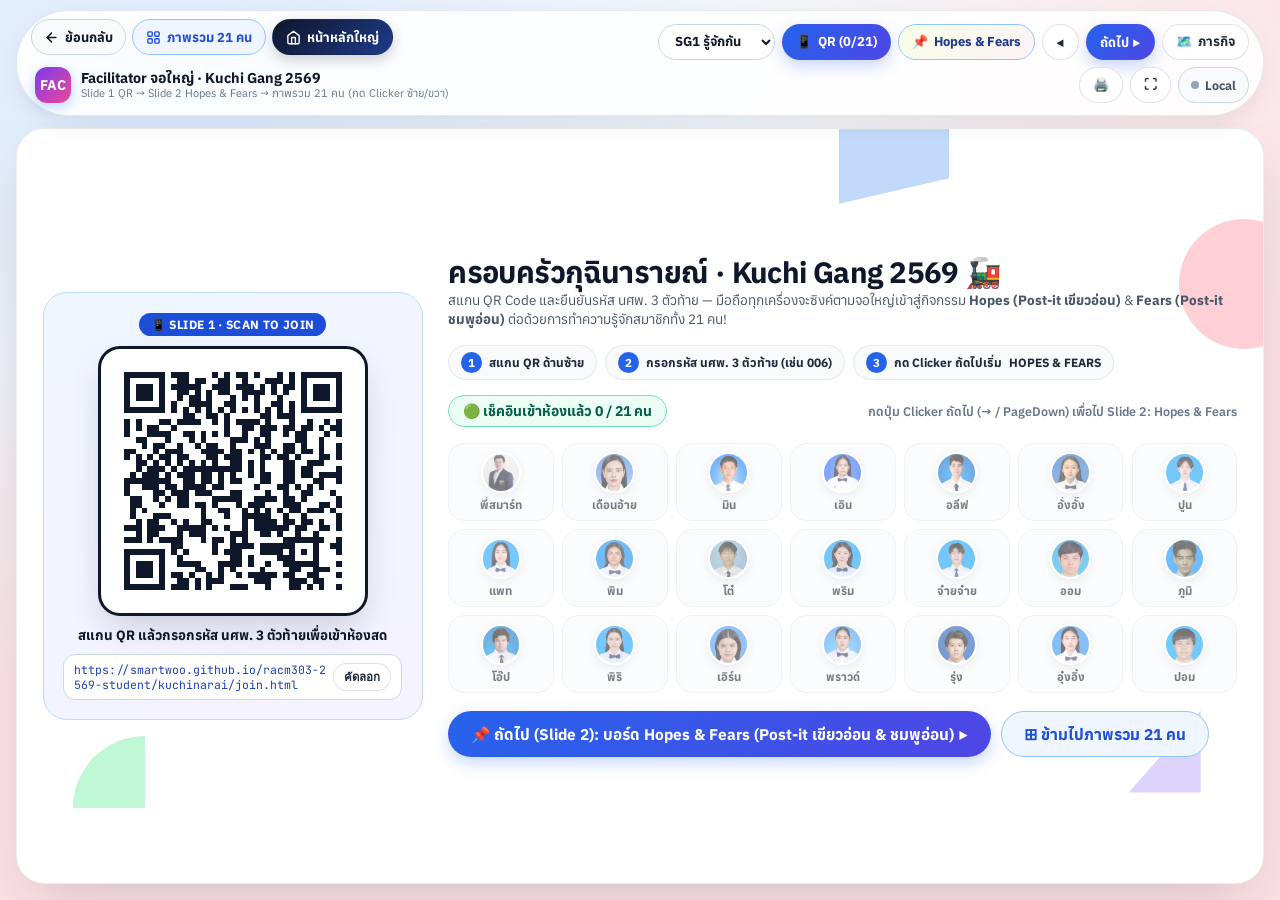
==== commit 1d8b1dd5: "feat(kuchinarai): blank Miro pan/zoom auto-fit board, student 21-person picker, teacher result-only " ====
--- a/facilitator.html
+++ b/facilitator.html
@@ -2,6 +2,9 @@
 <html lang="th">
 <head>
   <meta charset="utf-8">
+  <meta http-equiv="Cache-Control" content="no-cache, no-store, must-revalidate">
+  <meta http-equiv="Pragma" content="no-cache">
+  <meta http-equiv="Expires" content="0">
   <meta name="viewport" content="width=device-width, initial-scale=1, minimum-scale=1, maximum-scale=5, viewport-fit=cover, interactive-widget=resizes-content">
   <title>Facilitator จอใหญ่ · Kuchi Gang 2569 Live Sync (อ.ณัฐวุฒิ · รพร.กุฉินารายณ์)</title>
   <meta name="description" content="โหมด Facilitator ควบคุมจอใหญ่ Slide 1 QR Code สแกนเข้าห้องสด และบังคับซิงค์มือถือผู้เรียนทุกเครื่องไปพร้อมกันแบบ Mentimeter / Kahoot">
@@ -14,15 +17,15 @@
   <link rel="preconnect" href="https://fonts.googleapis.com">
   <link rel="preconnect" href="https://fonts.gstatic.com" crossorigin>
   <link href="https://fonts.googleapis.com/css2?family=Anuphan:wght@500;600;700;800&family=JetBrains+Mono:wght@500;700&family=Plus+Jakarta+Sans:wght@600;700;800&family=Sarabun:wght@400;500;600;700&display=swap" rel="stylesheet">
-  <link rel="stylesheet" href="assets/kuchi_styles.css?v=20261126tv6">
+  <link rel="stylesheet" href="assets/kuchi_styles.css?v=20261126tv8">
   <script>window.KUCHI_ROLE = "facilitator";</script>
 </head>
 <body>
   <div id="appRoot"></div>
 
-  <script src="assets/vendor/mqtt.min.js?v=20261126tv6"></script>
-  <script src="assets/vendor/peerjs.min.js?v=20261126tv6"></script>
-  <script src="assets/kuchi_data.js?v=20261126tv6"></script>
-  <script src="assets/kuchi_app.js?v=20261126tv6"></script>
+  <script src="assets/vendor/mqtt.min.js?v=20261126tv8"></script>
+  <script src="assets/vendor/peerjs.min.js?v=20261126tv8"></script>
+  <script src="assets/kuchi_data.js?v=20261126tv8"></script>
+  <script src="assets/kuchi_app.js?v=20261126tv8"></script>
 </body>
 </html>
--- a/assets/kuchi_styles.css
+++ b/assets/kuchi_styles.css
@@ -1557,41 +1557,25 @@
 }
 
 /* ==========================================================================
-   5B. DYNAMIC THEMATIC ANALYSIS & AFFINITY DIAGRAM BOARD (HOPES & FEARS)
+   5B. MIRO-STYLE INFINITE BLANK CANVAS & AUTO-FIT AFFINITY BOARD (HOPES & FEARS)
    ========================================================================== */
 .zm-thematic-stage {
   position: relative;
   z-index: 2;
   flex: 1;
-  min-height: 0;
-  display: flex;
-  flex-direction: column;
-  gap: 10px;
-  padding: 4px clamp(14px, 2.2vw, 32px) 8px;
-  overflow-y: auto;
-}
-
-.aff-synth-banner {
-  display: flex;
-  align-items: center;
-  justify-content: space-between;
-  gap: 10px;
-  padding: 8px 14px;
-  border-radius: 16px;
-  background: linear-gradient(135deg, #f8fafc 0%, #eff6ff 100%);
-  border: 1px solid #cbd5e1;
-  font-size: clamp(12.5px, 0.92vw, 14px);
-  color: #1e293b;
-  flex-wrap: wrap;
-  flex-shrink: 0;
+  min-height: 260px;
+  display: flex;
+  flex-direction: column;
+  padding: 2px clamp(12px, 1.8vw, 24px) 8px;
+  overflow: hidden;
 }
 
 .zm-split-thematic {
   flex: 1;
   min-height: 0;
   display: grid;
-  grid-template-columns: minmax(0, 1.45fr) minmax(270px, 0.95fr);
-  gap: 14px;
+  grid-template-columns: minmax(0, 1.55fr) minmax(260px, 0.9fr);
+  gap: 12px;
   align-items: stretch;
 }
 
@@ -1617,55 +1601,145 @@
   align-items: center;
 }
 
-/* Unified Flipchart-Style Affinity Wall (Each Theme Cluster Holds BOTH Green Hope & Pink Fear Post-its!) */
-.aff-unified-board {
+/* Free-Boundary Miro Whiteboard Viewport (Pan / Wheel Zoom / Pinch Zoom / Auto-Fit) */
+.miro-viewport {
+  position: relative;
   flex: 1;
-  min-height: 0;
-  background: radial-gradient(circle at 50% 20%, #fffdf9 0%, #f9f1e8 100%);
-  border: 2px solid #e7dacb;
-  border-radius: 22px;
-  padding: 14px clamp(12px, 1.8vw, 24px) 18px;
-  overflow-y: auto;
-  box-shadow: inset 0 2px 12px rgba(120, 83, 45, 0.06);
-  display: flex;
-  flex-direction: column;
-  gap: 14px;
-}
-
-.aff-board-tape-banner {
-  align-self: center;
-  position: relative;
-  padding: 6px 28px;
-  background: #ffffff;
-  border: 1.5px solid #cbd5e1;
-  border-radius: 4px;
-  box-shadow: 0 4px 12px rgba(15, 23, 42, 0.08);
-  font-family: Georgia, "Times New Roman", var(--font-heading);
-  font-size: clamp(18px, 1.6vw, 25px);
-  font-weight: 900;
-  letter-spacing: 0.06em;
-  color: #0f172a;
+  width: 100%;
+  height: 100%;
+  min-height: 250px;
+  background-color: #fbfaf8;
+  background-image: radial-gradient(rgba(148, 163, 184, 0.42) 1.35px, transparent 1.35px);
+  background-size: 24px 24px;
+  background-position: 0 0;
+  border: 1.5px solid #e2e8f0;
+  border-radius: 20px;
+  overflow: hidden;
+  cursor: grab;
+  user-select: none;
+  touch-action: none;
+  box-shadow: inset 0 2px 10px rgba(15, 23, 42, 0.03);
+}
+
+.miro-viewport.is-panning {
+  cursor: grabbing;
+}
+
+.miro-world {
+  position: absolute;
+  top: 0;
+  left: 0;
+  transform-origin: 0 0;
+  will-change: transform;
+  width: max-content;
+  pointer-events: auto;
+}
+
+.miro-world.is-smooth {
+  transition: transform 0.32s cubic-bezier(0.22, 1, 0.36, 1);
+}
+
+/* Floating Miro Status Pill (Top-Left, Shown Only When Post-its Exist) */
+.miro-hud-status {
+  position: absolute;
+  top: 12px;
+  left: 12px;
+  z-index: 12;
+  display: inline-flex;
+  align-items: center;
+  gap: 7px;
+  padding: 5px 12px;
+  border-radius: 999px;
+  background: rgba(255, 255, 255, 0.9);
+  backdrop-filter: blur(8px);
+  border: 1px solid rgba(203, 213, 225, 0.9);
+  box-shadow: 0 4px 12px rgba(15, 23, 42, 0.06);
+  font-size: 12px;
+  font-weight: 700;
+  color: #334155;
+  pointer-events: none;
+}
+
+/* Floating Miro Zoom & Fit Dock (Bottom-Right) */
+.miro-hud-controls {
+  position: absolute;
+  right: 12px;
+  bottom: 12px;
+  z-index: 14;
+  display: inline-flex;
+  align-items: center;
+  gap: 3px;
+  padding: 4px;
+  border-radius: 12px;
+  background: rgba(255, 255, 255, 0.94);
+  backdrop-filter: blur(10px);
+  border: 1px solid #cbd5e1;
+  box-shadow: 0 8px 22px -4px rgba(15, 23, 42, 0.14);
+}
+
+.miro-ctrl-btn {
+  height: 30px;
+  min-width: 30px;
+  padding: 0 8px;
+  border-radius: 8px;
+  border: none;
+  background: transparent;
+  color: #1e293b;
+  font-family: var(--font-heading);
+  font-size: 13px;
+  font-weight: 800;
+  cursor: pointer;
+  display: inline-flex;
+  align-items: center;
+  justify-content: center;
+  gap: 4px;
+  transition: background 0.14s ease, color 0.14s ease;
+}
+
+.miro-ctrl-btn:hover {
+  background: #f1f5f9;
+  color: #2563eb;
+}
+
+.miro-ctrl-btn.is-fit-active {
+  background: #eff6ff;
+  color: #1d4ed8;
+}
+
+.miro-zoom-readout {
+  min-width: 46px;
   text-align: center;
-}
-
-.aff-clusters-grid {
+  font-family: var(--font-mono);
+  font-size: 11.5px;
+  font-weight: 700;
+  color: #475569;
+  padding: 0 4px;
+}
+
+/* Unconstrained 2D Cluster Canvas Inside Miro World */
+.miro-clusters-canvas {
   display: grid;
-  grid-template-columns: repeat(auto-fit, minmax(290px, 1fr));
-  gap: 16px;
-  align-content: start;
+  gap: 24px;
+  align-items: start;
+  padding: 12px;
 }
 
 .aff-cluster-card {
   position: relative;
-  background: rgba(255, 255, 255, 0.66);
+  width: 360px;
+  background: rgba(255, 255, 255, 0.82);
   border-radius: 30px 36px 28px 34px;
-  border: 2px dashed rgba(51, 65, 85, 0.38);
-  box-shadow: 0 8px 20px -10px rgba(15, 23, 42, 0.1);
-  padding: 13px 15px 15px;
+  border: 2px dashed rgba(51, 65, 85, 0.42);
+  box-shadow: 0 10px 26px -12px rgba(15, 23, 42, 0.12);
+  padding: 14px 16px 16px;
   display: flex;
   flex-direction: column;
   gap: 8px;
-  animation: zmWordPop 0.3s var(--tv-spring) both;
+  animation: zmWordPop 0.28s var(--tv-spring) both;
+}
+
+.aff-cluster-card.is-wide-cluster {
+  width: 530px;
 }
 
 .aff-cluster-top {
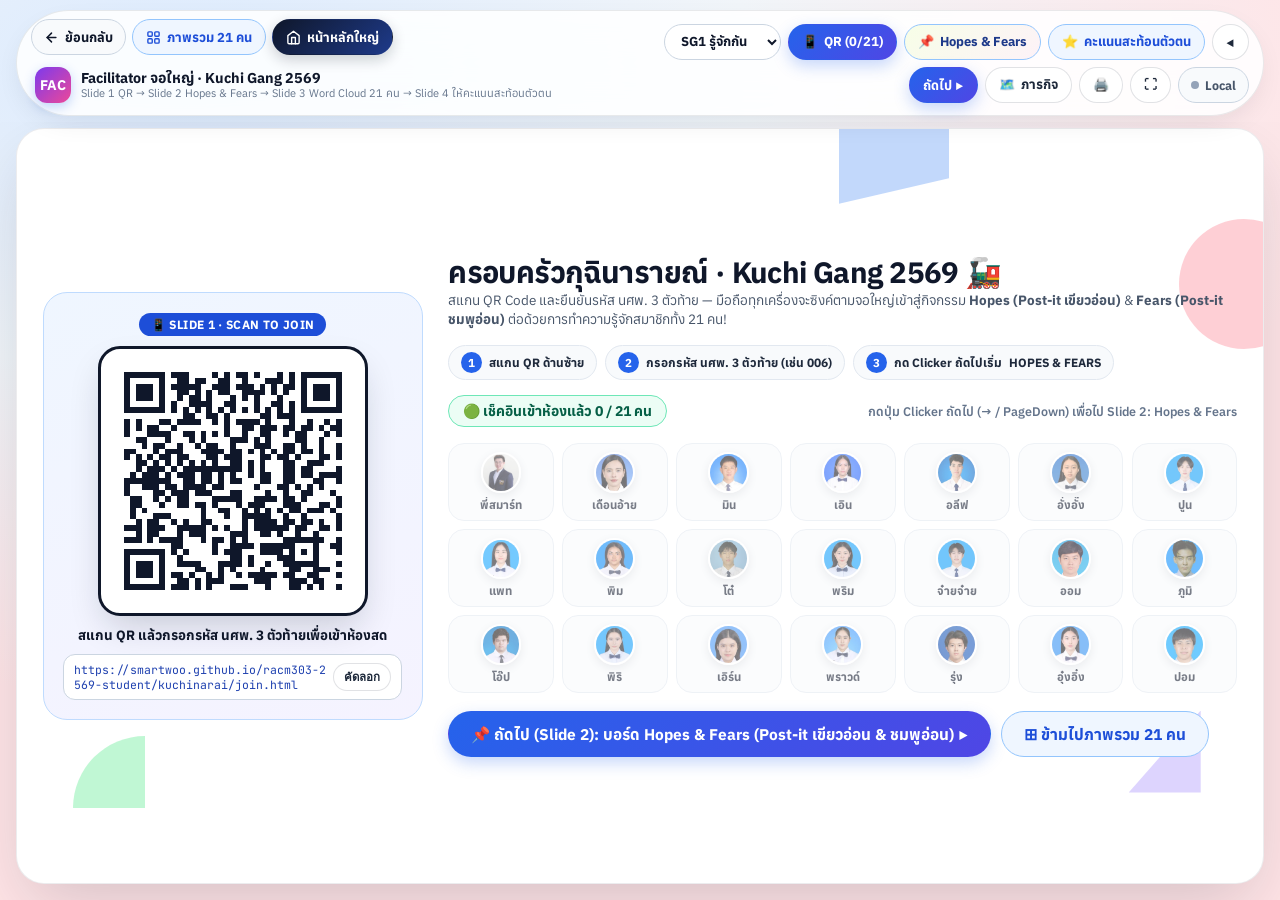
==== commit a0f94030: "feat(kuchinarai): add Slide 4 21-person Mentimeter Self-Rating Overview with curve scale and owner r" ====
--- a/facilitator.html
+++ b/facilitator.html
@@ -17,15 +17,15 @@
   <link rel="preconnect" href="https://fonts.googleapis.com">
   <link rel="preconnect" href="https://fonts.gstatic.com" crossorigin>
   <link href="https://fonts.googleapis.com/css2?family=Anuphan:wght@500;600;700;800&family=JetBrains+Mono:wght@500;700&family=Plus+Jakarta+Sans:wght@600;700;800&family=Sarabun:wght@400;500;600;700&display=swap" rel="stylesheet">
-  <link rel="stylesheet" href="assets/kuchi_styles.css?v=20261126tv8">
+  <link rel="stylesheet" href="assets/kuchi_styles.css?v=20261126tv9">
   <script>window.KUCHI_ROLE = "facilitator";</script>
 </head>
 <body>
   <div id="appRoot"></div>
 
-  <script src="assets/vendor/mqtt.min.js?v=20261126tv8"></script>
-  <script src="assets/vendor/peerjs.min.js?v=20261126tv8"></script>
-  <script src="assets/kuchi_data.js?v=20261126tv8"></script>
-  <script src="assets/kuchi_app.js?v=20261126tv8"></script>
+  <script src="assets/vendor/mqtt.min.js?v=20261126tv9"></script>
+  <script src="assets/vendor/peerjs.min.js?v=20261126tv9"></script>
+  <script src="assets/kuchi_data.js?v=20261126tv9"></script>
+  <script src="assets/kuchi_app.js?v=20261126tv9"></script>
 </body>
 </html>
--- a/assets/kuchi_styles.css
+++ b/assets/kuchi_styles.css
@@ -1247,7 +1247,7 @@
   border-color: #93c5fd;
 }
 
-/* Rating Scale Sub-Tab inside Zoomed Stage */
+/* Authentic Mentimeter Scale Stage (Matches Reference Curve + 5.0 Circle + Strongly disagree/agree) */
 .zm-rating-wrap {
   position: relative;
   z-index: 3;
@@ -1256,48 +1256,183 @@
   flex-direction: column;
   justify-content: center;
   gap: 18px;
-  padding: 14px clamp(20px, 5vw, 80px);
-}
-
-.zm-scale-box {
-  background: #f8fafc;
-  border: 1px solid #e2e8f0;
-  border-radius: 22px;
-  padding: clamp(18px, 2.5vw, 32px);
-}
-
-.zm-track {
-  position: relative;
-  height: 18px;
+  padding: 10px clamp(24px, 5vw, 90px) 18px;
+}
+
+.menti-scale-stage {
+  position: relative;
+  background: #ffffff;
+  border-radius: 24px;
+  padding: clamp(18px, 2.4vw, 30px) clamp(24px, 3.6vw, 48px);
+  border: 1px solid #eef2f7;
+  box-shadow: 0 12px 32px -14px rgba(15, 23, 42, 0.1);
+}
+
+.menti-scale-row-label {
+  font-family: var(--font-heading);
+  font-size: clamp(18px, 1.45vw, 24px);
+  font-weight: 600;
+  color: #0f172a;
+  margin: 0 0 6px;
+}
+
+.menti-scale-visual {
+  position: relative;
+  padding-top: 92px;
+  margin: 4px 28px 14px 4px;
+}
+
+.menti-curve-svg {
+  position: absolute;
+  left: 0;
+  right: 0;
+  bottom: 14px;
+  width: 100%;
+  height: 92px;
+  display: block;
+  pointer-events: none;
+}
+
+.menti-bar-track {
+  position: relative;
+  height: 14px;
   border-radius: 999px;
   background: #e2e8f0;
-  cursor: pointer;
-  margin: 28px 0 16px;
-}
-
-.zm-track-fill {
+}
+
+.menti-bar-fill {
   height: 100%;
   border-radius: 999px;
-  background: linear-gradient(90deg, #60a5fa, #2563eb, #7c3aed);
-  transition: width 0.32s var(--tv-ease);
-}
-
-.zm-track-knob {
+  background: #196cff;
+  transition: width 0.36s var(--tv-ease);
+}
+
+.menti-score-badge {
   position: absolute;
   top: 50%;
   transform: translate(-50%, -50%);
-  width: 44px;
-  height: 44px;
+  width: 58px;
+  height: 58px;
   border-radius: 50%;
-  background: #2563eb;
-  color: #fff;
-  font-weight: 800;
-  font-size: 14px;
+  background: #196cff;
+  color: #ffffff;
+  font-family: var(--font-heading);
+  font-size: 20px;
+  font-weight: 800;
   display: flex;
   align-items: center;
   justify-content: center;
-  border: 3px solid #fff;
-  box-shadow: 0 6px 18px rgba(37, 99, 235, 0.35);
+  border: 3px solid #ffffff;
+  box-shadow: 0 8px 22px rgba(25, 108, 255, 0.34);
+}
+
+.menti-axis-labels {
+  display: flex;
+  justify-content: space-between;
+  align-items: flex-start;
+  margin-top: 28px;
+  color: #64748b;
+  font-size: clamp(15px, 1.15vw, 19px);
+  font-weight: 600;
+}
+
+.menti-axis-left::after {
+  content: "";
+  display: block;
+  width: 124px;
+  height: 3.5px;
+  border-radius: 999px;
+  background: #93c5fd;
+  margin-top: 8px;
+}
+
+.menti-reason-card {
+  padding: 14px 20px;
+  border-radius: 18px;
+  background: linear-gradient(135deg, #eff6ff 0%, #f8fafc 100%);
+  border: 1.5px solid #bfdbfe;
+  color: #0f172a;
+  font-size: clamp(15px, 1.12vw, 18.5px);
+  font-weight: 600;
+  line-height: 1.45;
+}
+
+/* Slide 4: 21-Person Self-Rating Overview Mini Mentimeter Bars */
+.rt-mini-menti {
+  position: relative;
+  padding-top: 18px;
+  margin: 2px 14px 2px 2px;
+}
+
+.rt-mini-curve {
+  position: absolute;
+  left: 0;
+  right: 0;
+  bottom: 7px;
+  width: 100%;
+  height: 18px;
+  display: block;
+  pointer-events: none;
+}
+
+.rt-mini-track {
+  position: relative;
+  height: 7px;
+  border-radius: 999px;
+  background: #e2e8f0;
+}
+
+.rt-mini-fill {
+  height: 100%;
+  border-radius: 999px;
+  background: #196cff;
+  transition: width 0.3s var(--tv-ease);
+}
+
+.rt-mini-badge {
+  position: absolute;
+  top: 50%;
+  transform: translate(-50%, -50%);
+  min-width: 28px;
+  height: 24px;
+  padding: 0 5px;
+  border-radius: 999px;
+  background: #196cff;
+  color: #ffffff;
+  font-family: var(--font-heading);
+  font-size: 11px;
+  font-weight: 800;
+  display: inline-flex;
+  align-items: center;
+  justify-content: center;
+  border: 2px solid #ffffff;
+  box-shadow: 0 3px 8px rgba(25, 108, 255, 0.3);
+}
+
+.rt-mini-axis {
+  display: flex;
+  justify-content: space-between;
+  font-size: 9.5px;
+  font-weight: 700;
+  color: #94a3b8;
+  margin-top: 3px;
+}
+
+.rt-reason-line {
+  font-size: clamp(11.5px, 0.82vw, 13px);
+  font-weight: 600;
+  color: #1e293b;
+  line-height: 1.32;
+  display: -webkit-box;
+  -webkit-line-clamp: 2;
+  -webkit-box-orient: vertical;
+  overflow: hidden;
+}
+
+.rt-reason-line.is-waiting {
+  color: #94a3b8;
+  font-weight: 500;
+  font-style: italic;
 }
 
 /* ==========================================================================
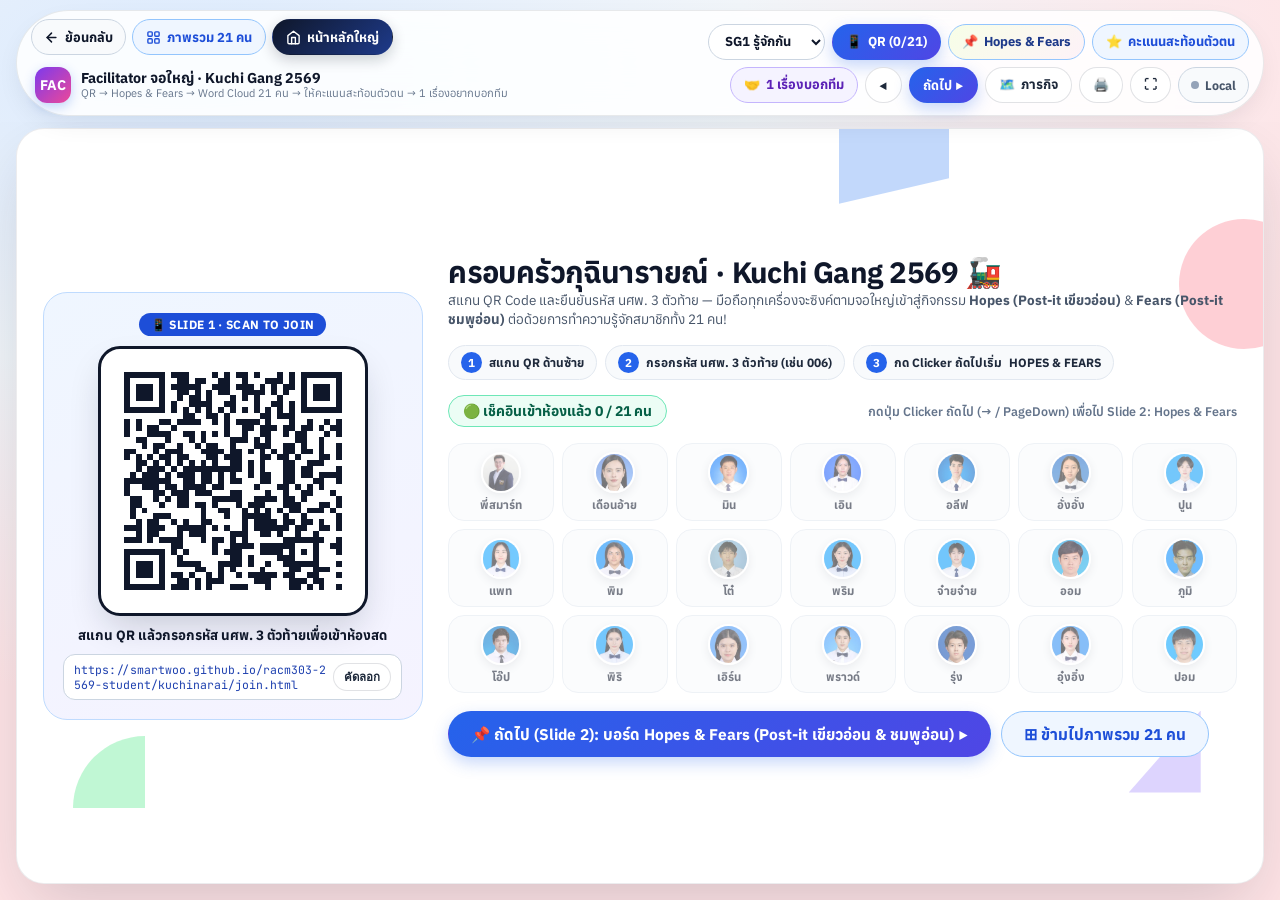
==== commit 3c71728e: "feat(kuchinarai): add Slide 5 21-person Team Message overview after Self-Rating slide" ====
--- a/facilitator.html
+++ b/facilitator.html
@@ -17,15 +17,15 @@
   <link rel="preconnect" href="https://fonts.googleapis.com">
   <link rel="preconnect" href="https://fonts.gstatic.com" crossorigin>
   <link href="https://fonts.googleapis.com/css2?family=Anuphan:wght@500;600;700;800&family=JetBrains+Mono:wght@500;700&family=Plus+Jakarta+Sans:wght@600;700;800&family=Sarabun:wght@400;500;600;700&display=swap" rel="stylesheet">
-  <link rel="stylesheet" href="assets/kuchi_styles.css?v=20261126tv9">
+  <link rel="stylesheet" href="assets/kuchi_styles.css?v=20261126tv10">
   <script>window.KUCHI_ROLE = "facilitator";</script>
 </head>
 <body>
   <div id="appRoot"></div>
 
-  <script src="assets/vendor/mqtt.min.js?v=20261126tv9"></script>
-  <script src="assets/vendor/peerjs.min.js?v=20261126tv9"></script>
-  <script src="assets/kuchi_data.js?v=20261126tv9"></script>
-  <script src="assets/kuchi_app.js?v=20261126tv9"></script>
+  <script src="assets/vendor/mqtt.min.js?v=20261126tv10"></script>
+  <script src="assets/vendor/peerjs.min.js?v=20261126tv10"></script>
+  <script src="assets/kuchi_data.js?v=20261126tv10"></script>
+  <script src="assets/kuchi_app.js?v=20261126tv10"></script>
 </body>
 </html>
--- a/assets/kuchi_styles.css
+++ b/assets/kuchi_styles.css
@@ -1412,10 +1412,17 @@
 .rt-mini-axis {
   display: flex;
   justify-content: space-between;
-  font-size: 9.5px;
+  gap: 6px;
+  font-size: 9px;
   font-weight: 700;
   color: #94a3b8;
   margin-top: 3px;
+  white-space: nowrap;
+}
+
+.rt-mini-axis > span {
+  overflow: hidden;
+  text-overflow: ellipsis;
 }
 
 .rt-reason-line {
@@ -1433,6 +1440,63 @@
   color: #94a3b8;
   font-weight: 500;
   font-style: italic;
+}
+
+/* Slide 5: 21-Person "1 เรื่องที่อยากบอกกับทุกคนในทีม" Tile & Spotlight Styles */
+.tm-mini-quote {
+  flex: 1;
+  margin-top: 2px;
+  padding: 7px 10px;
+  border-radius: 12px;
+  background: linear-gradient(135deg, #eff6ff 0%, #f5f3ff 100%);
+  border: 1px solid #c7d2fe;
+  color: #0f172a;
+  font-size: clamp(11.5px, 0.84vw, 13.5px);
+  font-weight: 650;
+  line-height: 1.36;
+  display: -webkit-box;
+  -webkit-line-clamp: 3;
+  -webkit-box-orient: vertical;
+  overflow: hidden;
+  word-break: break-word;
+}
+
+.tm-mini-quote.is-waiting {
+  background: #f8fafc;
+  border: 1px dashed #cbd5e1;
+  color: #94a3b8;
+  font-weight: 500;
+  font-style: italic;
+  display: flex;
+  align-items: center;
+}
+
+.tm-stage-card {
+  position: relative;
+  flex: 1;
+  display: flex;
+  flex-direction: column;
+  align-items: center;
+  justify-content: center;
+  text-align: center;
+  padding: clamp(24px, 4vw, 52px) clamp(24px, 6vw, 88px);
+  margin: 8px clamp(20px, 4.5vw, 76px) 18px;
+  border-radius: 28px;
+  background: linear-gradient(145deg, #ffffff 0%, #eff6ff 55%, #f5f3ff 100%);
+  border: 1.5px solid #bfdbfe;
+  box-shadow: 0 18px 44px -16px rgba(37, 99, 235, 0.18);
+  gap: 16px;
+}
+
+.tm-stage-quote {
+  margin: 0;
+  font-family: var(--font-heading);
+  font-size: clamp(22px, 2.5vw, 40px);
+  font-weight: 800;
+  line-height: 1.42;
+  color: #0f172a;
+  max-width: 980px;
+  word-break: break-word;
 }
 
 /* ==========================================================================
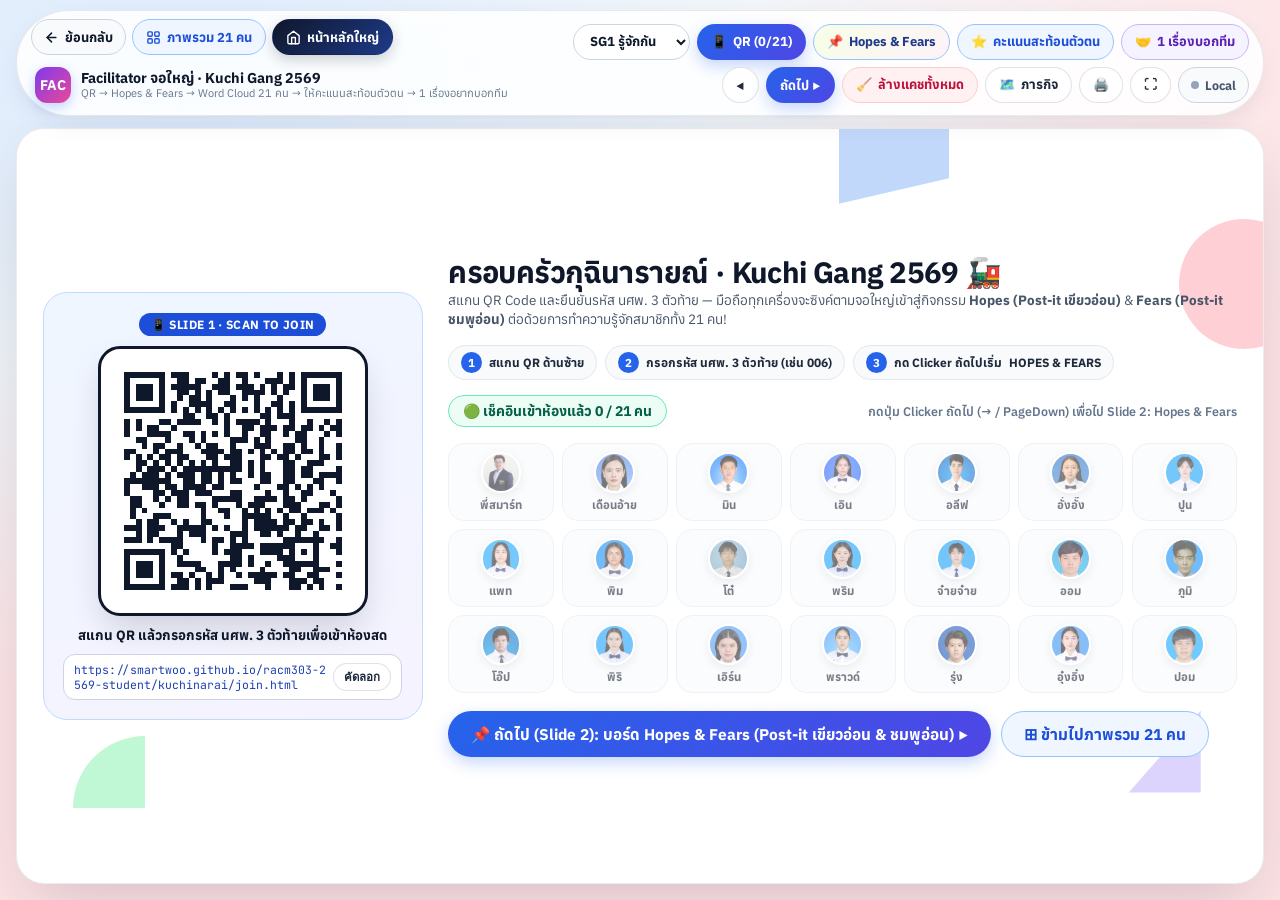
==== commit ce14b123: "feat(kuchinarai): add Facilitator cache-clear buttons with zombie-proof resetEpoch and update Slide " ====
--- a/facilitator.html
+++ b/facilitator.html
@@ -17,15 +17,15 @@
   <link rel="preconnect" href="https://fonts.googleapis.com">
   <link rel="preconnect" href="https://fonts.gstatic.com" crossorigin>
   <link href="https://fonts.googleapis.com/css2?family=Anuphan:wght@500;600;700;800&family=JetBrains+Mono:wght@500;700&family=Plus+Jakarta+Sans:wght@600;700;800&family=Sarabun:wght@400;500;600;700&display=swap" rel="stylesheet">
-  <link rel="stylesheet" href="assets/kuchi_styles.css?v=20261126tv10">
+  <link rel="stylesheet" href="assets/kuchi_styles.css?v=20261126tv11">
   <script>window.KUCHI_ROLE = "facilitator";</script>
 </head>
 <body>
   <div id="appRoot"></div>
 
-  <script src="assets/vendor/mqtt.min.js?v=20261126tv10"></script>
-  <script src="assets/vendor/peerjs.min.js?v=20261126tv10"></script>
-  <script src="assets/kuchi_data.js?v=20261126tv10"></script>
-  <script src="assets/kuchi_app.js?v=20261126tv10"></script>
+  <script src="assets/vendor/mqtt.min.js?v=20261126tv11"></script>
+  <script src="assets/vendor/peerjs.min.js?v=20261126tv11"></script>
+  <script src="assets/kuchi_data.js?v=20261126tv11"></script>
+  <script src="assets/kuchi_app.js?v=20261126tv11"></script>
 </body>
 </html>
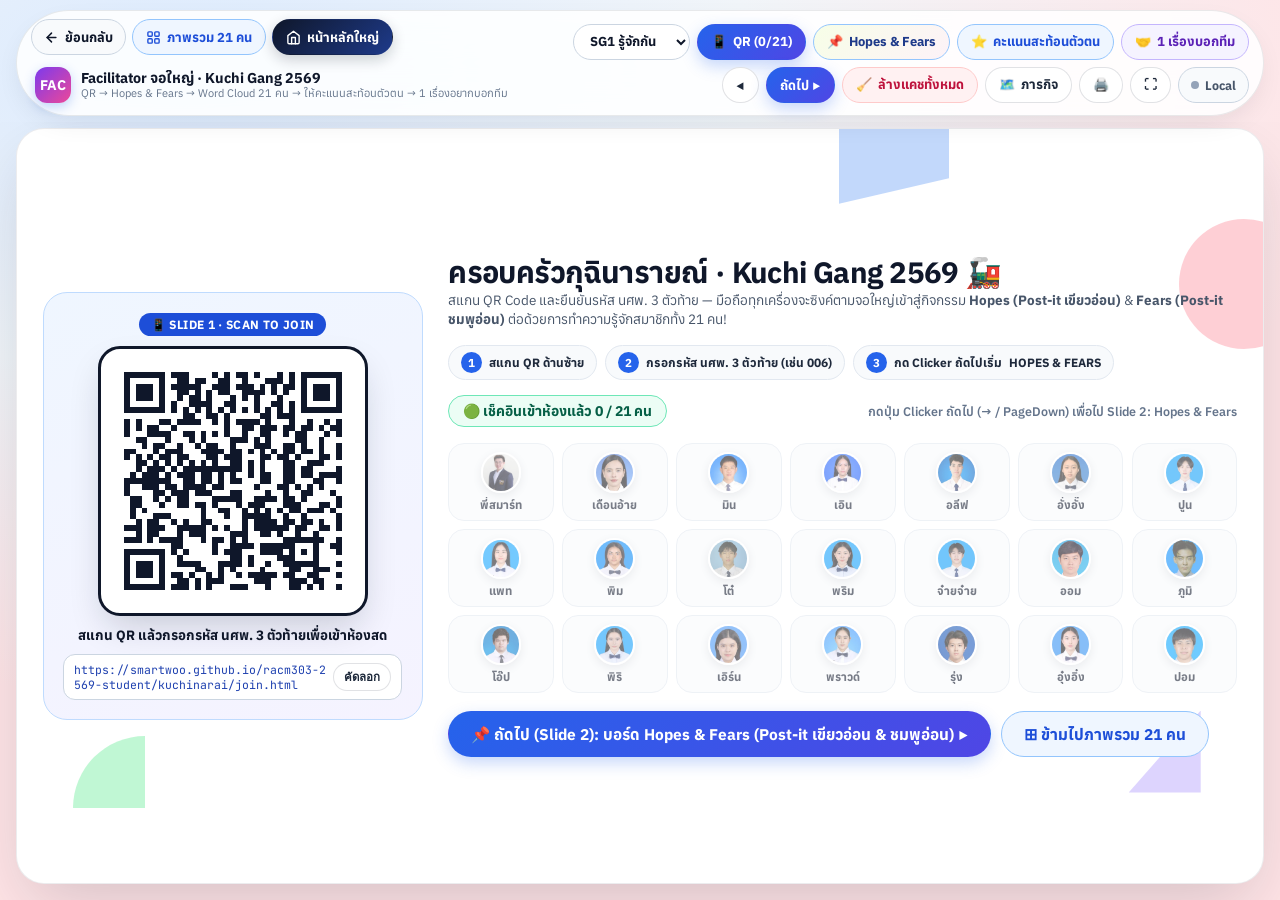
==== commit ee4867e4: "feat(kuchinarai): set exact Slide 3 prompt ('สมาชิกแต่ละคนในทีม') and add kuchi_version.json auto-re" ====
--- a/facilitator.html
+++ b/facilitator.html
@@ -17,15 +17,15 @@
   <link rel="preconnect" href="https://fonts.googleapis.com">
   <link rel="preconnect" href="https://fonts.gstatic.com" crossorigin>
   <link href="https://fonts.googleapis.com/css2?family=Anuphan:wght@500;600;700;800&family=JetBrains+Mono:wght@500;700&family=Plus+Jakarta+Sans:wght@600;700;800&family=Sarabun:wght@400;500;600;700&display=swap" rel="stylesheet">
-  <link rel="stylesheet" href="assets/kuchi_styles.css?v=20261126tv11">
+  <link rel="stylesheet" href="assets/kuchi_styles.css?v=20261126tv12">
   <script>window.KUCHI_ROLE = "facilitator";</script>
 </head>
 <body>
   <div id="appRoot"></div>
 
-  <script src="assets/vendor/mqtt.min.js?v=20261126tv11"></script>
-  <script src="assets/vendor/peerjs.min.js?v=20261126tv11"></script>
-  <script src="assets/kuchi_data.js?v=20261126tv11"></script>
-  <script src="assets/kuchi_app.js?v=20261126tv11"></script>
+  <script src="assets/vendor/mqtt.min.js?v=20261126tv12"></script>
+  <script src="assets/vendor/peerjs.min.js?v=20261126tv12"></script>
+  <script src="assets/kuchi_data.js?v=20261126tv12"></script>
+  <script src="assets/kuchi_app.js?v=20261126tv12"></script>
 </body>
 </html>
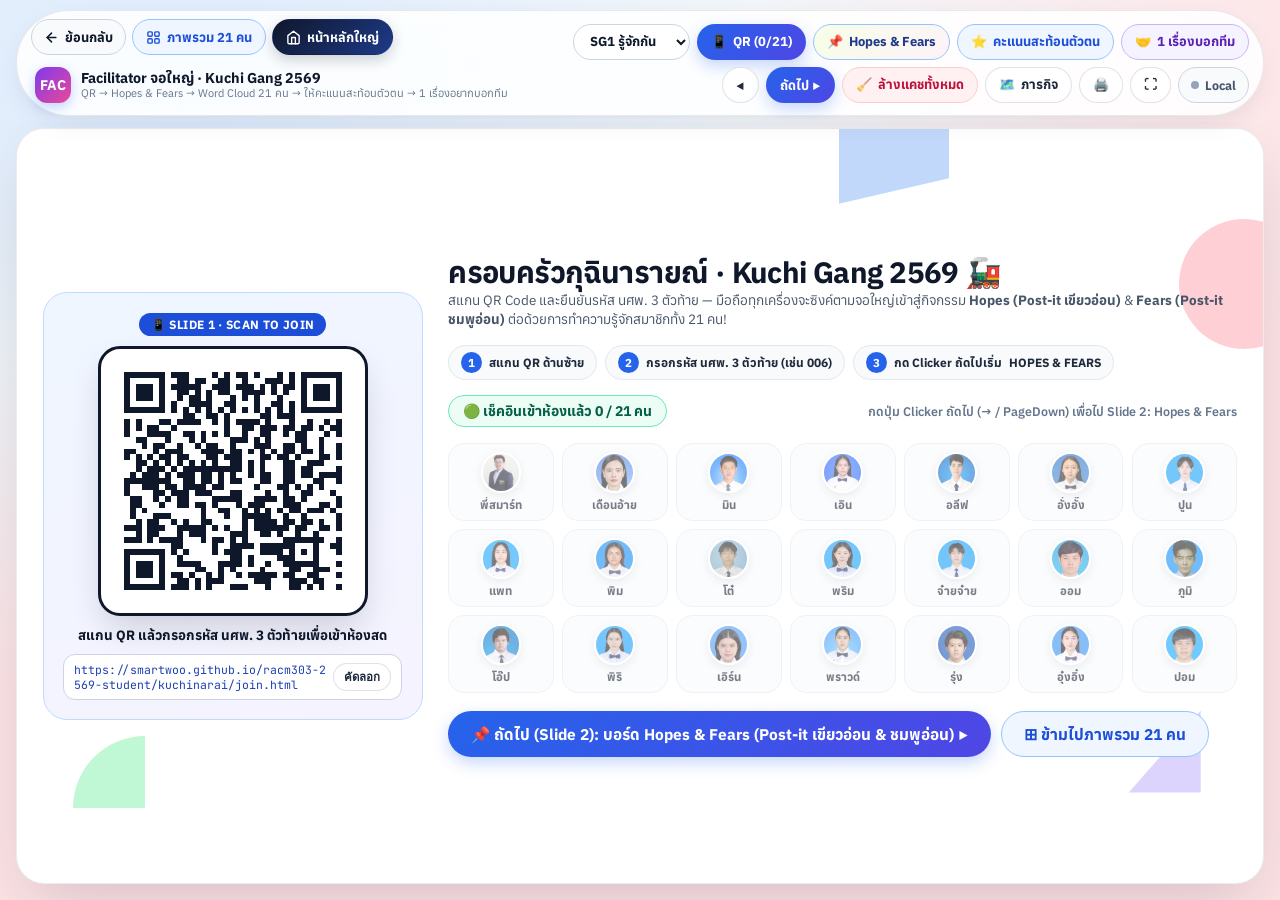
==== commit 90bd9761: "fix(kuchinarai): eliminate auto-zoom jitter and add manual zoom-in + X close across Mobile, PC, and " ====
--- a/facilitator.html
+++ b/facilitator.html
@@ -5,7 +5,7 @@
   <meta http-equiv="Cache-Control" content="no-cache, no-store, must-revalidate">
   <meta http-equiv="Pragma" content="no-cache">
   <meta http-equiv="Expires" content="0">
-  <meta name="viewport" content="width=device-width, initial-scale=1, minimum-scale=1, maximum-scale=5, viewport-fit=cover, interactive-widget=resizes-content">
+  <meta name="viewport" content="width=device-width, initial-scale=1, minimum-scale=1, maximum-scale=1, user-scalable=no, viewport-fit=cover">
   <title>Facilitator จอใหญ่ · Kuchi Gang 2569 Live Sync (อ.ณัฐวุฒิ · รพร.กุฉินารายณ์)</title>
   <meta name="description" content="โหมด Facilitator ควบคุมจอใหญ่ Slide 1 QR Code สแกนเข้าห้องสด และบังคับซิงค์มือถือผู้เรียนทุกเครื่องไปพร้อมกันแบบ Mentimeter / Kahoot">
   <meta name="theme-color" content="#7c3aed">
@@ -17,15 +17,15 @@
   <link rel="preconnect" href="https://fonts.googleapis.com">
   <link rel="preconnect" href="https://fonts.gstatic.com" crossorigin>
   <link href="https://fonts.googleapis.com/css2?family=Anuphan:wght@500;600;700;800&family=JetBrains+Mono:wght@500;700&family=Plus+Jakarta+Sans:wght@600;700;800&family=Sarabun:wght@400;500;600;700&display=swap" rel="stylesheet">
-  <link rel="stylesheet" href="assets/kuchi_styles.css?v=20261126tv12">
+  <link rel="stylesheet" href="assets/kuchi_styles.css?v=20261126tv14">
   <script>window.KUCHI_ROLE = "facilitator";</script>
 </head>
 <body>
   <div id="appRoot"></div>
 
-  <script src="assets/vendor/mqtt.min.js?v=20261126tv12"></script>
-  <script src="assets/vendor/peerjs.min.js?v=20261126tv12"></script>
-  <script src="assets/kuchi_data.js?v=20261126tv12"></script>
-  <script src="assets/kuchi_app.js?v=20261126tv12"></script>
+  <script src="assets/vendor/mqtt.min.js?v=20261126tv14"></script>
+  <script src="assets/vendor/peerjs.min.js?v=20261126tv14"></script>
+  <script src="assets/kuchi_data.js?v=20261126tv14"></script>
+  <script src="assets/kuchi_app.js?v=20261126tv14"></script>
 </body>
 </html>
--- a/assets/kuchi_styles.css
+++ b/assets/kuchi_styles.css
@@ -591,32 +591,14 @@
   display: flex;
   flex-direction: column;
   gap: 10px;
-  transform-origin: var(--zoom-ox) var(--zoom-oy);
-  transition: transform 0.42s var(--tv-ease), opacity 0.34s ease, filter 0.34s ease;
-}
-
-.tv-overview-stage.is-zooming-away {
-  transform: scale(1.34);
-  opacity: 0;
-  filter: blur(10px);
-  pointer-events: none;
-}
-
+}
+
+.tv-overview-stage.is-zooming-away,
 .tv-overview-stage.is-zooming-back {
-  animation: tvOverviewReturn 0.42s var(--tv-ease) both;
-}
-
-@keyframes tvOverviewReturn {
-  0% {
-    transform: scale(1.24);
-    opacity: 0.15;
-    filter: blur(8px);
-  }
-  100% {
-    transform: scale(1);
-    opacity: 1;
-    filter: blur(0);
-  }
+  animation: none;
+  transform: none;
+  opacity: 1;
+  filter: none;
 }
 
 .tv-overview-banner {
@@ -865,36 +847,21 @@
   margin: 0 auto;
   padding: 4px 16px calc(14px + var(--kb-inset));
   min-height: 0;
-  transform-origin: var(--zoom-ox) var(--zoom-oy);
-  animation: tvStageZoomIn 0.44s var(--tv-spring) both;
-}
-
-.tv-zoom-stage-outer.is-zooming-out {
-  animation: tvStageZoomOut 0.34s var(--tv-ease) both;
-  pointer-events: none;
-}
-
-@keyframes tvStageZoomIn {
+  animation: none;
+}
+
+.tv-zoom-stage-outer.is-manual-enter {
+  animation: tvStageManualIn 0.16s ease-out both;
+}
+
+@keyframes tvStageManualIn {
   0% {
-    opacity: 0;
-    transform: scale(0.24);
-    border-radius: 36px;
+    opacity: 0.6;
+    transform: scale(0.97);
   }
   100% {
     opacity: 1;
     transform: scale(1);
-    border-radius: 0;
-  }
-}
-
-@keyframes tvStageZoomOut {
-  0% {
-    opacity: 1;
-    transform: scale(1);
-  }
-  100% {
-    opacity: 0;
-    transform: scale(0.24);
   }
 }
 
@@ -991,6 +958,40 @@
   align-items: center;
   gap: 8px;
   flex-wrap: wrap;
+}
+
+/* Prominent Top-Right Close (✕) Button for Exiting Zoomed-In Views */
+.zm-close-x-btn {
+  display: inline-flex;
+  align-items: center;
+  justify-content: center;
+  gap: 6px;
+  height: 38px;
+  min-width: 38px;
+  padding: 0 14px;
+  border-radius: 999px;
+  border: 1.8px solid #fca5a5;
+  background: #fff1f2;
+  color: #be123c;
+  font-family: var(--font-heading);
+  font-size: 14.5px;
+  font-weight: 800;
+  line-height: 1;
+  cursor: pointer;
+  touch-action: manipulation;
+  box-shadow: 0 4px 12px -4px rgba(225, 29, 72, 0.25);
+  transition: background 0.15s ease, color 0.15s ease, border-color 0.15s ease, transform 0.12s ease;
+  flex-shrink: 0;
+}
+
+.zm-close-x-btn:hover {
+  background: #e11d48;
+  border-color: #e11d48;
+  color: #ffffff;
+}
+
+.zm-close-x-btn:active {
+  transform: scale(0.96);
 }
 
 .zm-hero-header {
@@ -1522,7 +1523,62 @@
   display: flex;
   flex-direction: column;
   gap: 14px;
-  animation: tvModalPop 0.28s var(--tv-spring) both;
+  animation: none !important;
+}
+
+/* Rock-Solid Manual Zoom-In Typing Sheet / Modal (Close with Top-Right ✕) */
+.ph-zoom-backdrop {
+  position: fixed;
+  inset: 0;
+  z-index: 120;
+  background: rgba(15, 23, 42, 0.62);
+  backdrop-filter: blur(8px);
+  display: flex;
+  align-items: center;
+  justify-content: center;
+  padding: 12px;
+  overscroll-behavior: contain;
+}
+
+.ph-zoom-sheet {
+  width: 100%;
+  max-width: 560px;
+  max-height: 92dvh;
+  overflow-y: auto;
+  background: #ffffff;
+  border-radius: 24px;
+  border: 1.5px solid #cbd5e1;
+  box-shadow: 0 28px 64px -12px rgba(15, 23, 42, 0.38);
+  padding: 16px 18px 20px;
+  display: flex;
+  flex-direction: column;
+  gap: 14px;
+  animation: none !important;
+}
+
+.ph-zoom-head {
+  position: sticky;
+  top: -16px;
+  z-index: 5;
+  margin: -16px -18px 0;
+  padding: 12px 16px;
+  background: rgba(255, 255, 255, 0.96);
+  border-bottom: 1px solid #e2e8f0;
+  display: flex;
+  align-items: center;
+  justify-content: space-between;
+  gap: 10px;
+}
+
+.tv-tile,
+.id-picker-card,
+.tv-pill-btn,
+.ph-submit-btn,
+.ph-hf-card-btn,
+.hf-choice-btn,
+.zm-send-btn,
+.zm-emoji-btn {
+  touch-action: manipulation;
 }
 
 .ph-sync-banner {
@@ -2338,7 +2394,7 @@
   overflow-y: auto;
   padding: clamp(18px, 2.5vw, 28px);
   box-shadow: 0 28px 70px rgba(15, 23, 42, 0.32);
-  animation: tvModalPop 0.26s var(--tv-spring) both;
+  animation: none;
 }
 
 .tv-modal-nav-header {
